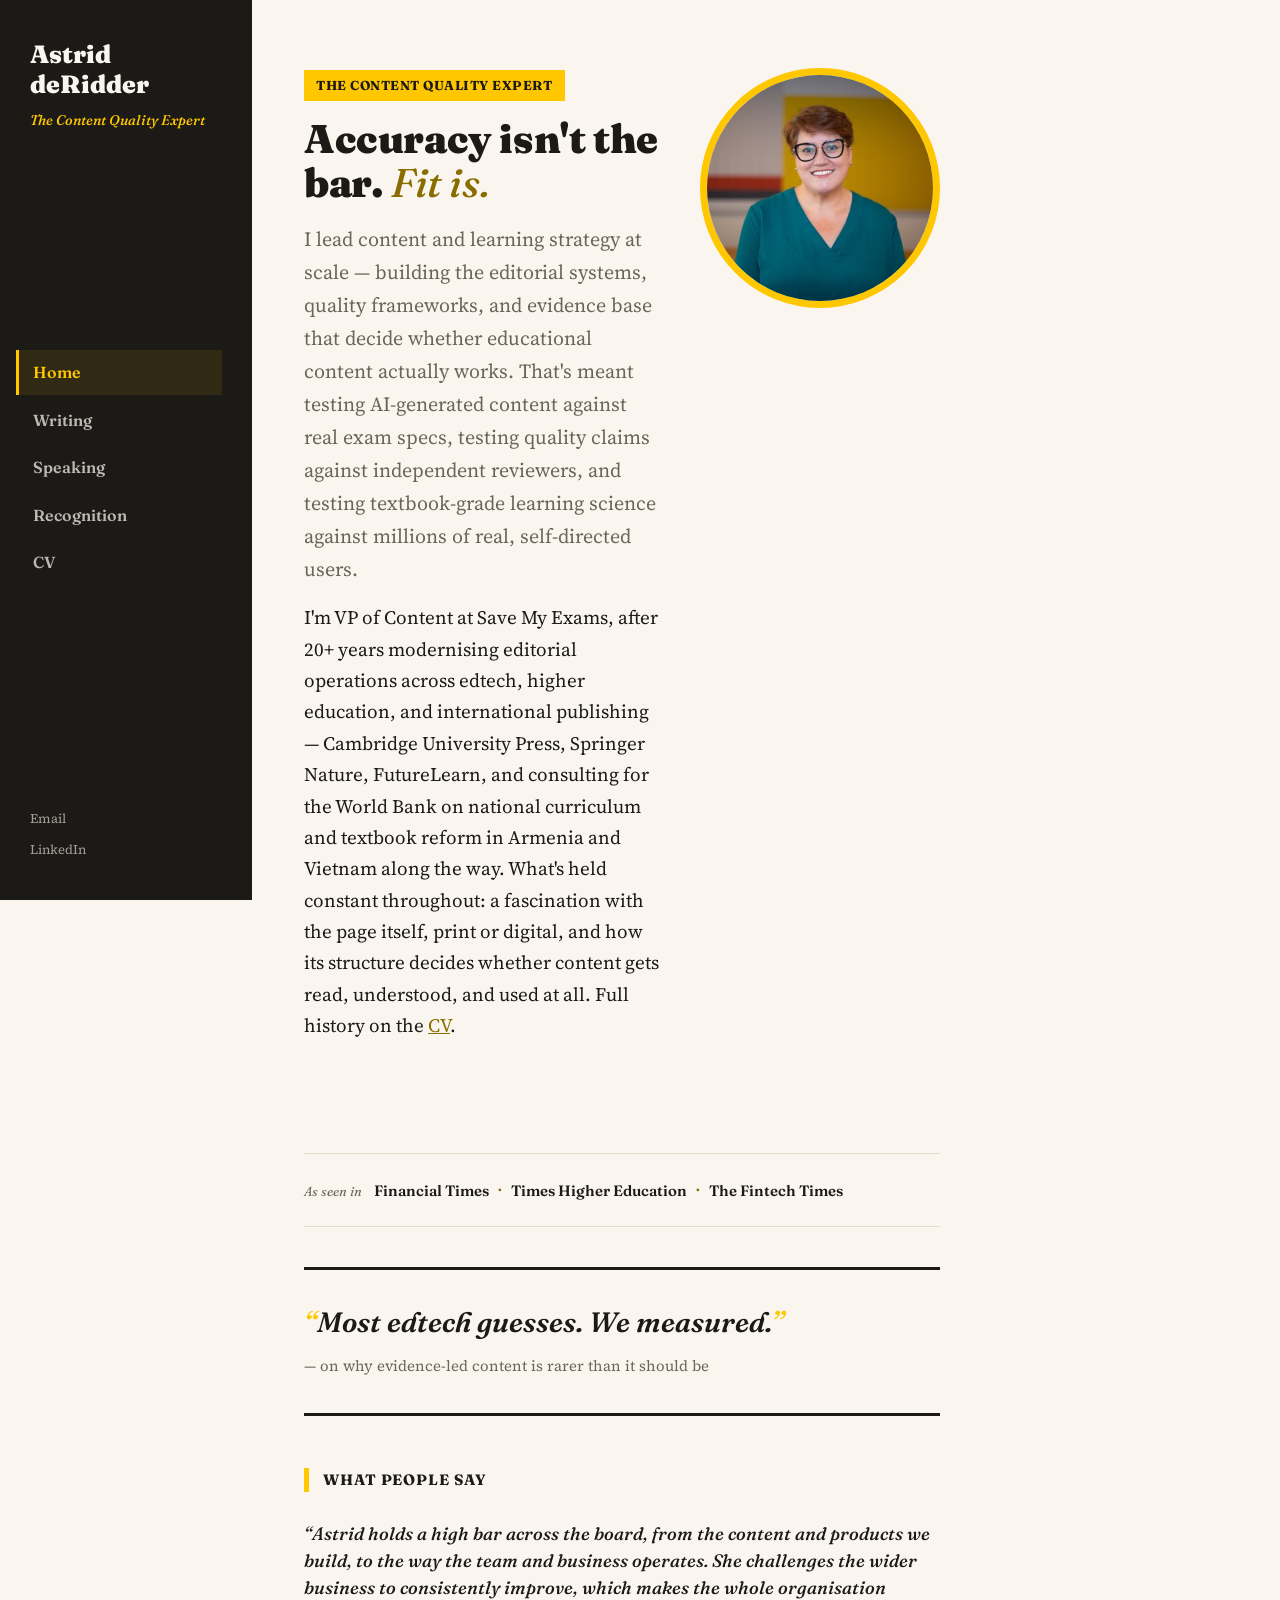
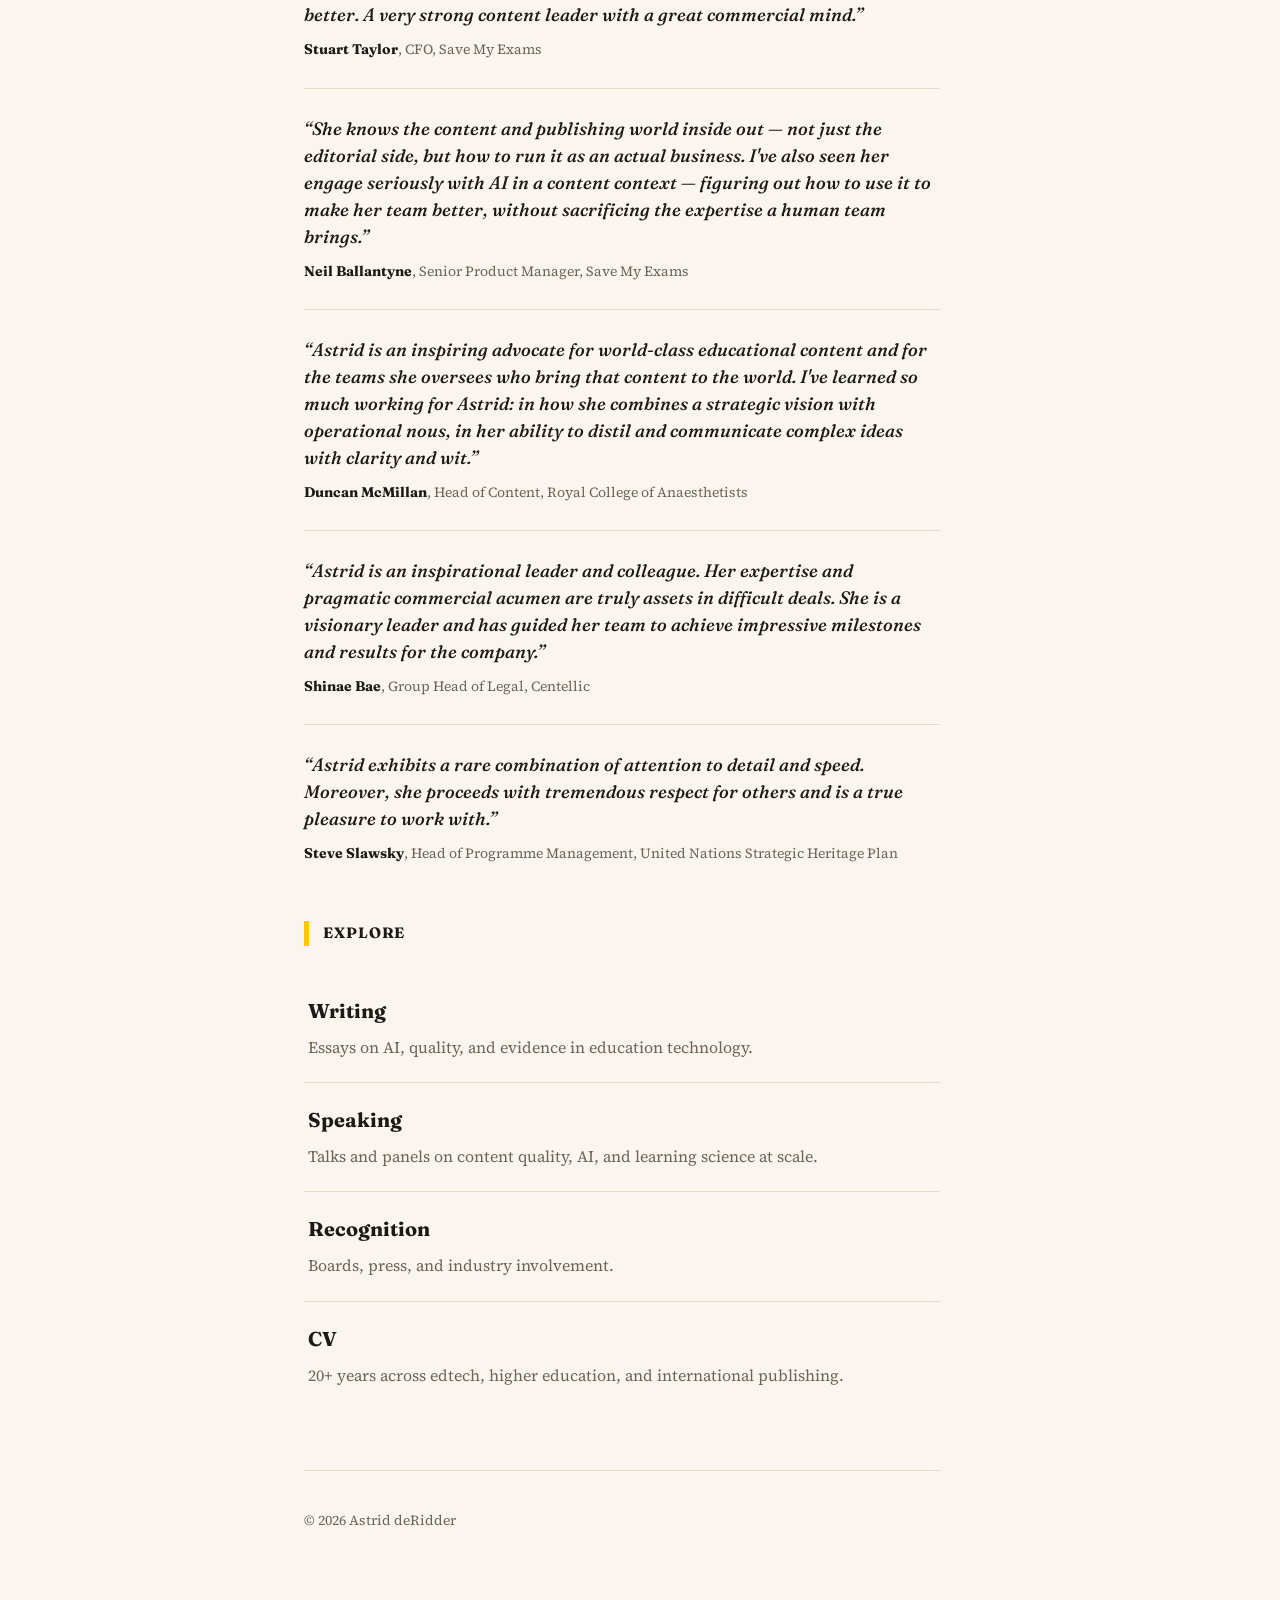
==== index.html @ a1fce05d "Fold 'the page' interest into bio, link Typefi keynote video, add Bae and Slawsky testimonials" ====
<!doctype html>
<html lang="en">
<head>
<meta charset="utf-8">
<meta name="viewport" content="width=device-width, initial-scale=1">
<title>Astrid deRidder</title>
<meta name="description" content="Astrid deRidder — content and learning expert. Writing on evidence, quality, and pedagogy in education technology.">
<link rel="stylesheet" href="style.css">
</head>
<body>

<div class="layout">

  <aside class="sidebar">
    <div class="sidebar-top">
      <a href="index.html" class="site-name">Astrid<br>deRidder</a>
      <p class="sidebar-tag">The Content Quality Expert</p>
    </div>
    <nav class="sidebar-nav">
      <a href="index.html" class="active">Home</a>
      <a href="writing.html">Writing</a>
      <a href="speaking.html">Speaking</a>
      <a href="recognition.html">Recognition</a>
      <a href="cv.html">CV</a>
    </nav>
    <div class="sidebar-contact">
      <a href="mailto:astrid.deridder@gmail.com">Email</a>
      <a href="https://www.linkedin.com/in/aderidder/" target="_blank" rel="noopener">LinkedIn</a>
    </div>
  </aside>

  <main class="content">
    <div class="wrap">

      <section class="hero">
        <div class="hero-text">
          <span class="eyebrow">The Content Quality Expert</span>
          <h1>Accuracy isn't the bar. <em>Fit is.</em></h1>
          <p class="lede">
            I lead content and learning strategy at scale &mdash; building the editorial
            systems, quality frameworks, and evidence base that decide whether educational
            content actually works. That's meant testing AI-generated content against real
            exam specs, testing quality claims against independent reviewers, and testing
            textbook-grade learning science against millions of real, self-directed users.
          </p>
          <p>
            I'm VP of Content at Save My Exams, after 20+ years modernising editorial
            operations across edtech, higher education, and international publishing
            &mdash; Cambridge University Press, Springer Nature, FutureLearn, and consulting
            for the World Bank on national curriculum and textbook reform in Armenia and
            Vietnam along the way. What's held constant throughout: a fascination with the
            page itself, print or digital, and how its structure decides whether content
            gets read, understood, and used at all. Full history on the
            <a href="cv.html">CV</a>.
          </p>
        </div>
        <div class="hero-photo-wrap">
          <img class="hero-photo" src="headshot.jpg" alt="Astrid deRidder">
        </div>
      </section>

      <div class="press-strip">
        <span class="press-label">As seen in</span>
        <span class="press-item">Financial Times</span>
        <span class="press-dot">&middot;</span>
        <span class="press-item">Times Higher Education</span>
        <span class="press-dot">&middot;</span>
        <span class="press-item">The Fintech Times</span>
      </div>

      <div class="pullquote">
        <blockquote>Most edtech guesses. We measured.</blockquote>
        <cite>&mdash; on why evidence-led content is rarer than it should be</cite>
      </div>

      <section class="testimonials">
        <h2>What people say</h2>

        <div class="testimonial">
          <blockquote>
            &ldquo;Astrid holds a high bar across the board, from the content and
            products we build, to the way the team and business operates. She
            challenges the wider business to consistently improve, which makes the
            whole organisation better. A very strong content leader with a great
            commercial mind.&rdquo;
          </blockquote>
          <cite><strong>Stuart Taylor</strong>, CFO, Save My Exams</cite>
        </div>

        <div class="testimonial">
          <blockquote>
            &ldquo;She knows the content and publishing world inside out &mdash; not
            just the editorial side, but how to run it as an actual business. I've
            also seen her engage seriously with AI in a content context &mdash;
            figuring out how to use it to make her team better, without sacrificing
            the expertise a human team brings.&rdquo;
          </blockquote>
          <cite><strong>Neil Ballantyne</strong>, Senior Product Manager, Save My Exams</cite>
        </div>

        <div class="testimonial">
          <blockquote>
            &ldquo;Astrid is an inspiring advocate for world-class educational
            content and for the teams she oversees who bring that content to the
            world. I've learned so much working for Astrid: in how she combines a
            strategic vision with operational nous, in her ability to distil and
            communicate complex ideas with clarity and wit.&rdquo;
          </blockquote>
          <cite><strong>Duncan McMillan</strong>, Head of Content, Royal College of Anaesthetists</cite>
        </div>

        <div class="testimonial">
          <blockquote>
            &ldquo;Astrid is an inspirational leader and colleague. Her expertise and
            pragmatic commercial acumen are truly assets in difficult deals. She is a
            visionary leader and has guided her team to achieve impressive milestones
            and results for the company.&rdquo;
          </blockquote>
          <cite><strong>Shinae Bae</strong>, Group Head of Legal, Centellic</cite>
        </div>

        <div class="testimonial">
          <blockquote>
            &ldquo;Astrid exhibits a rare combination of attention to detail and
            speed. Moreover, she proceeds with tremendous respect for others and is a
            true pleasure to work with.&rdquo;
          </blockquote>
          <cite><strong>Steve Slawsky</strong>, Head of Programme Management, United Nations Strategic Heritage Plan</cite>
        </div>
      </section>

      <section class="explore">
        <h2>Explore</h2>
        <ul class="explore-list">
          <li>
            <a href="writing.html">
              <strong>Writing</strong>
              <span>Essays on AI, quality, and evidence in education technology.</span>
            </a>
          </li>
          <li>
            <a href="speaking.html">
              <strong>Speaking</strong>
              <span>Talks and panels on content quality, AI, and learning science at scale.</span>
            </a>
          </li>
          <li>
            <a href="recognition.html">
              <strong>Recognition</strong>
              <span>Boards, press, and industry involvement.</span>
            </a>
          </li>
          <li>
            <a href="cv.html">
              <strong>CV</strong>
              <span>20+ years across edtech, higher education, and international publishing.</span>
            </a>
          </li>
        </ul>
      </section>

      <div class="page-footer">
        <p>&copy; <span id="year"></span> Astrid deRidder</p>
      </div>

    </div>
  </main>

</div>

<script>
  document.getElementById('year').textContent = new Date().getFullYear();
</script>

</body>
</html>
---- style.css ----
@import url('https://fonts.googleapis.com/css2?family=Fraunces:ital,opsz,wght@0,9..144,400;0,9..144,600;0,9..144,700;0,9..144,900;1,9..144,500&family=Source+Serif+4:ital,opsz,wght@0,8..60,400;0,8..60,500;0,8..60,600;1,8..60,400&display=swap');

:root {
  --ink: #1c1a17;
  --paper: #faf6ef;
  --paper-raised: #f2ebdd;
  --muted: #6b6459;
  --accent: #ffc700;       /* bright yellow — backgrounds, borders, decoration */
  --accent-text: #8a6d00;  /* deep gold, same hue family — used only where accent is body/link TEXT, for readability */
  --accent-ink: #1c1a17;   /* text placed on top of the bright yellow */
  --line: #e4dcc9;
  --max-width: 740px;
}

* { box-sizing: border-box; }

html, body { height: 100%; }

body {
  margin: 0;
  background: var(--paper);
  color: var(--ink);
  font-family: "Source Serif 4", Georgia, serif;
  font-size: 19px;
  line-height: 1.65;
  -webkit-font-smoothing: antialiased;
}

h1, h2, h3, .site-name {
  font-family: "Fraunces", Georgia, serif;
}

a { color: var(--accent-text); }
a:hover { color: var(--ink); }

/* Layout: persistent sidebar + content pane */

.layout {
  display: flex;
  min-height: 100vh;
  align-items: stretch;
}

.sidebar {
  flex: 0 0 252px;
  background: var(--ink);
  color: var(--paper);
  display: flex;
  flex-direction: column;
  justify-content: space-between;
  padding: 40px 30px;
  position: sticky;
  top: 0;
  align-self: flex-start;
  height: 100vh;
  overflow-y: auto;
}

.sidebar-top .site-name {
  display: block;
  font-weight: 900;
  font-size: 25px;
  line-height: 1.18;
  color: var(--paper);
  text-decoration: none;
  margin-bottom: 12px;
}

.sidebar-tag {
  font-family: "Fraunces", serif;
  font-style: italic;
  font-weight: 500;
  font-size: 14px;
  color: var(--accent);
  margin: 0 0 44px;
  line-height: 1.4;
}

.sidebar-nav {
  display: flex;
  flex-direction: column;
  gap: 3px;
}

.sidebar-nav a {
  font-family: "Fraunces", serif;
  font-weight: 600;
  font-size: 16px;
  color: var(--paper);
  text-decoration: none;
  padding: 9px 14px;
  margin-left: -14px;
  border-left: 3px solid transparent;
  opacity: 0.72;
}

.sidebar-nav a:hover { opacity: 1; border-left-color: var(--accent); }

.sidebar-nav a.active {
  opacity: 1;
  color: var(--accent);
  border-left-color: var(--accent);
  background: rgba(255, 199, 0, 0.09);
}

.sidebar-contact {
  display: flex;
  flex-direction: column;
  gap: 9px;
  margin-top: 48px;
}

.sidebar-contact a {
  font-size: 13px;
  color: var(--paper);
  opacity: 0.6;
  text-decoration: none;
}

.sidebar-contact a:hover { opacity: 1; color: var(--accent); }

.content {
  flex: 1 1 auto;
  min-width: 0;
}

.wrap {
  max-width: var(--max-width);
  margin: 0;
  padding: 60px 52px 40px;
}

/* Page heading (used on Writing / Speaking / Recognition / CV pages) */

.page-eyebrow {
  display: inline-block;
  background: var(--accent);
  color: var(--accent-ink);
  font-family: "Fraunces", serif;
  font-weight: 700;
  font-size: 13px;
  letter-spacing: 0.04em;
  text-transform: uppercase;
  padding: 5px 12px;
  margin-bottom: 16px;
}

.page-head h1 {
  font-size: 36px;
  font-weight: 900;
  line-height: 1.15;
  margin: 0 0 14px;
  letter-spacing: -0.01em;
}

.page-head .lede {
  font-size: 19px;
  color: var(--muted);
  max-width: 60ch;
  margin: 0 0 48px;
}

/* Hero (home page) */

.hero {
  padding: 8px 0 40px;
  display: flex;
  gap: 40px;
  align-items: flex-start;
}

.hero-text {
  flex: 1 1 380px;
  min-width: 280px;
}

.hero-photo-wrap {
  flex: 0 0 auto;
}

.hero-photo {
  width: 240px;
  height: 240px;
  border-radius: 50%;
  object-fit: cover;
  border: 7px solid var(--accent);
  background: var(--paper-raised);
  display: block;
}

.eyebrow {
  display: inline-block;
  background: var(--accent);
  color: var(--accent-ink);
  font-family: "Fraunces", serif;
  font-weight: 700;
  font-size: 13px;
  letter-spacing: 0.04em;
  text-transform: uppercase;
  padding: 5px 12px;
  margin-bottom: 16px;
}

.hero h1 {
  font-size: 40px;
  font-weight: 900;
  line-height: 1.1;
  margin: 0 0 18px;
  letter-spacing: -0.01em;
}

.hero h1 em {
  font-style: italic;
  font-weight: 500;
  color: var(--accent-text);
}

.hero p {
  margin: 0 0 16px;
  color: var(--ink);
}

.hero .lede {
  font-size: 20px;
  color: var(--muted);
}

/* Press strip */

.press-strip {
  display: flex;
  flex-wrap: wrap;
  align-items: baseline;
  gap: 8px;
  padding: 20px 0;
  border-top: 1px solid var(--line);
  border-bottom: 1px solid var(--line);
  margin: 0 0 40px;
}

.press-label {
  font-family: "Fraunces", serif;
  font-style: italic;
  font-size: 13px;
  color: var(--muted);
  margin-right: 4px;
}

.press-item {
  font-family: "Fraunces", serif;
  font-weight: 600;
  font-size: 15px;
  color: var(--ink);
}

.press-dot {
  color: var(--accent-text);
}

/* Pull quote */

.pullquote {
  border-top: 3px solid var(--ink);
  border-bottom: 3px solid var(--ink);
  padding: 34px 0;
  margin: 8px 0 52px;
}

.pullquote blockquote {
  margin: 0;
  font-family: "Fraunces", serif;
  font-weight: 600;
  font-style: italic;
  font-size: 28px;
  line-height: 1.3;
  color: var(--ink);
}

.pullquote blockquote::before { content: "\201C"; color: var(--accent); }
.pullquote blockquote::after { content: "\201D"; color: var(--accent); }

.pullquote cite {
  display: block;
  font-family: "Source Serif 4", serif;
  font-style: normal;
  font-size: 15px;
  color: var(--muted);
  margin-top: 14px;
}

/* Testimonials */

.testimonial {
  margin-bottom: 26px;
  padding-bottom: 26px;
  border-bottom: 1px solid var(--line);
}

.testimonial:last-child {
  margin-bottom: 0;
  padding-bottom: 0;
  border-bottom: none;
}

.testimonial blockquote {
  margin: 0 0 10px;
  font-family: "Fraunces", serif;
  font-style: italic;
  font-weight: 500;
  font-size: 18px;
  line-height: 1.5;
  color: var(--ink);
}

.testimonial cite {
  display: block;
  font-style: normal;
  font-size: 14px;
  color: var(--muted);
}

.testimonial cite strong {
  font-family: "Fraunces", serif;
  font-weight: 700;
  color: var(--ink);
}

/* Explore (home page quicklinks) */

.explore-list {
  list-style: none;
  padding: 0;
  margin: 0;
}

.explore-list li {
  border-bottom: 1px solid var(--line);
}

.explore-list li:last-child { border-bottom: none; }

.explore-list a {
  display: block;
  padding: 20px 4px;
  text-decoration: none;
  color: var(--ink);
}

.explore-list a:hover strong { color: var(--accent-text); }

.explore-list strong {
  display: block;
  font-family: "Fraunces", serif;
  font-size: 20px;
  font-weight: 700;
  color: var(--ink);
  margin-bottom: 4px;
}

.explore-list span {
  color: var(--muted);
  font-size: 16px;
}

/* Sections */

main { padding-bottom: 24px; }

section { margin-bottom: 56px; }

h2 {
  font-size: 15px;
  font-weight: 700;
  text-transform: uppercase;
  letter-spacing: 0.06em;
  color: var(--ink);
  margin: 0 0 28px;
  padding-left: 14px;
  border-left: 5px solid var(--accent);
}

/* Writing */

.piece {
  margin-bottom: 30px;
  padding-bottom: 30px;
  border-bottom: 1px solid var(--line);
}

.piece:last-child { border-bottom: none; }

.piece h3 { font-size: 24px; margin: 0 0 8px; font-weight: 700; }

.piece h3 a {
  color: var(--ink);
  text-decoration: none;
  background-image: linear-gradient(var(--accent), var(--accent));
  background-repeat: no-repeat;
  background-position: 0 100%;
  background-size: 0% 3px;
  transition: background-size 0.15s ease;
}

.piece h3 a:hover { background-size: 100% 3px; }

.piece p { color: var(--muted); margin: 0; font-size: 17px; }

/* Speaking */

.topics { list-style: none; padding: 0; margin: 0; }

.topics li {
  padding: 18px 0 18px 34px;
  border-bottom: 1px solid var(--line);
  position: relative;
}

.topics li:first-child { padding-top: 0; }
.topics li:last-child { border-bottom: none; }

.topics li::before {
  content: "\2192";
  position: absolute;
  left: 0;
  top: 18px;
  color: var(--accent-text);
  font-weight: 700;
  font-size: 18px;
}

.topics strong { font-family: "Fraunces", serif; font-weight: 700; }

.subhead {
  font-family: "Fraunces", serif;
  font-size: 17px;
  font-weight: 600;
  font-style: italic;
  color: var(--muted);
  margin: 40px 0 16px;
}

/* Contact (footer, every page) */

.page-footer {
  border-top: 1px solid var(--line);
  margin-top: 60px;
  padding-top: 24px;
  color: var(--muted);
  font-size: 14px;
}

/* CV page */

.role {
  margin-bottom: 38px;
  padding-bottom: 30px;
  border-bottom: 1px solid var(--line);
}

.role:last-child { border-bottom: none; }

.role-head {
  display: flex;
  justify-content: space-between;
  align-items: baseline;
  flex-wrap: wrap;
  gap: 8px 16px;
}

.role h3 {
  font-size: 20px;
  font-weight: 700;
  margin: 0;
}

.role-dates {
  font-family: "Source Serif 4", serif;
  font-size: 14px;
  color: var(--muted);
  white-space: nowrap;
}

.role-org {
  font-family: "Source Serif 4", serif;
  font-style: italic;
  color: var(--accent-text);
  margin: 4px 0 14px;
  font-size: 16px;
}

.role ul {
  margin: 0;
  padding-left: 20px;
}

.role li {
  margin-bottom: 8px;
  color: var(--ink);
  font-size: 17px;
}

.plain-list {
  list-style: none;
  padding: 0;
  margin: 0;
}

.plain-list li {
  padding: 14px 0;
  border-bottom: 1px solid var(--line);
  font-size: 17px;
}

.plain-list li:last-child { border-bottom: none; }

@media (max-width: 860px) {
  .layout { flex-direction: column; }

  .sidebar {
    position: static;
    height: auto;
    width: auto;
    flex-direction: row;
    flex-wrap: wrap;
    align-items: center;
    justify-content: space-between;
    gap: 16px;
    padding: 20px 24px;
    border-bottom: 3px solid var(--accent);
  }

  .sidebar-top {
    display: flex;
    align-items: baseline;
    gap: 14px;
  }

  .sidebar-top .site-name { margin-bottom: 0; font-size: 20px; }
  .sidebar-tag { margin: 0; font-size: 13px; }

  .sidebar-nav {
    flex-direction: row;
    flex-wrap: wrap;
    gap: 2px 4px;
  }

  .sidebar-nav a {
    padding: 6px 10px;
    margin-left: 0;
    border-left: none;
    border-bottom: 2px solid transparent;
  }

  .sidebar-nav a:hover, .sidebar-nav a.active {
    border-left-color: transparent;
    border-bottom-color: var(--accent);
  }

  .sidebar-contact {
    flex-direction: row;
    margin-top: 0;
    gap: 18px;
  }

  .wrap { padding: 36px 24px; }
}

@media (max-width: 560px) {
  body { font-size: 17px; }
  .hero { flex-direction: column-reverse; }
  .hero-photo { width: 180px; height: 180px; }
  .hero h1 { font-size: 30px; }
  .hero .lede { font-size: 18px; }
  .page-head h1 { font-size: 28px; }
  .pullquote blockquote { font-size: 23px; }
}
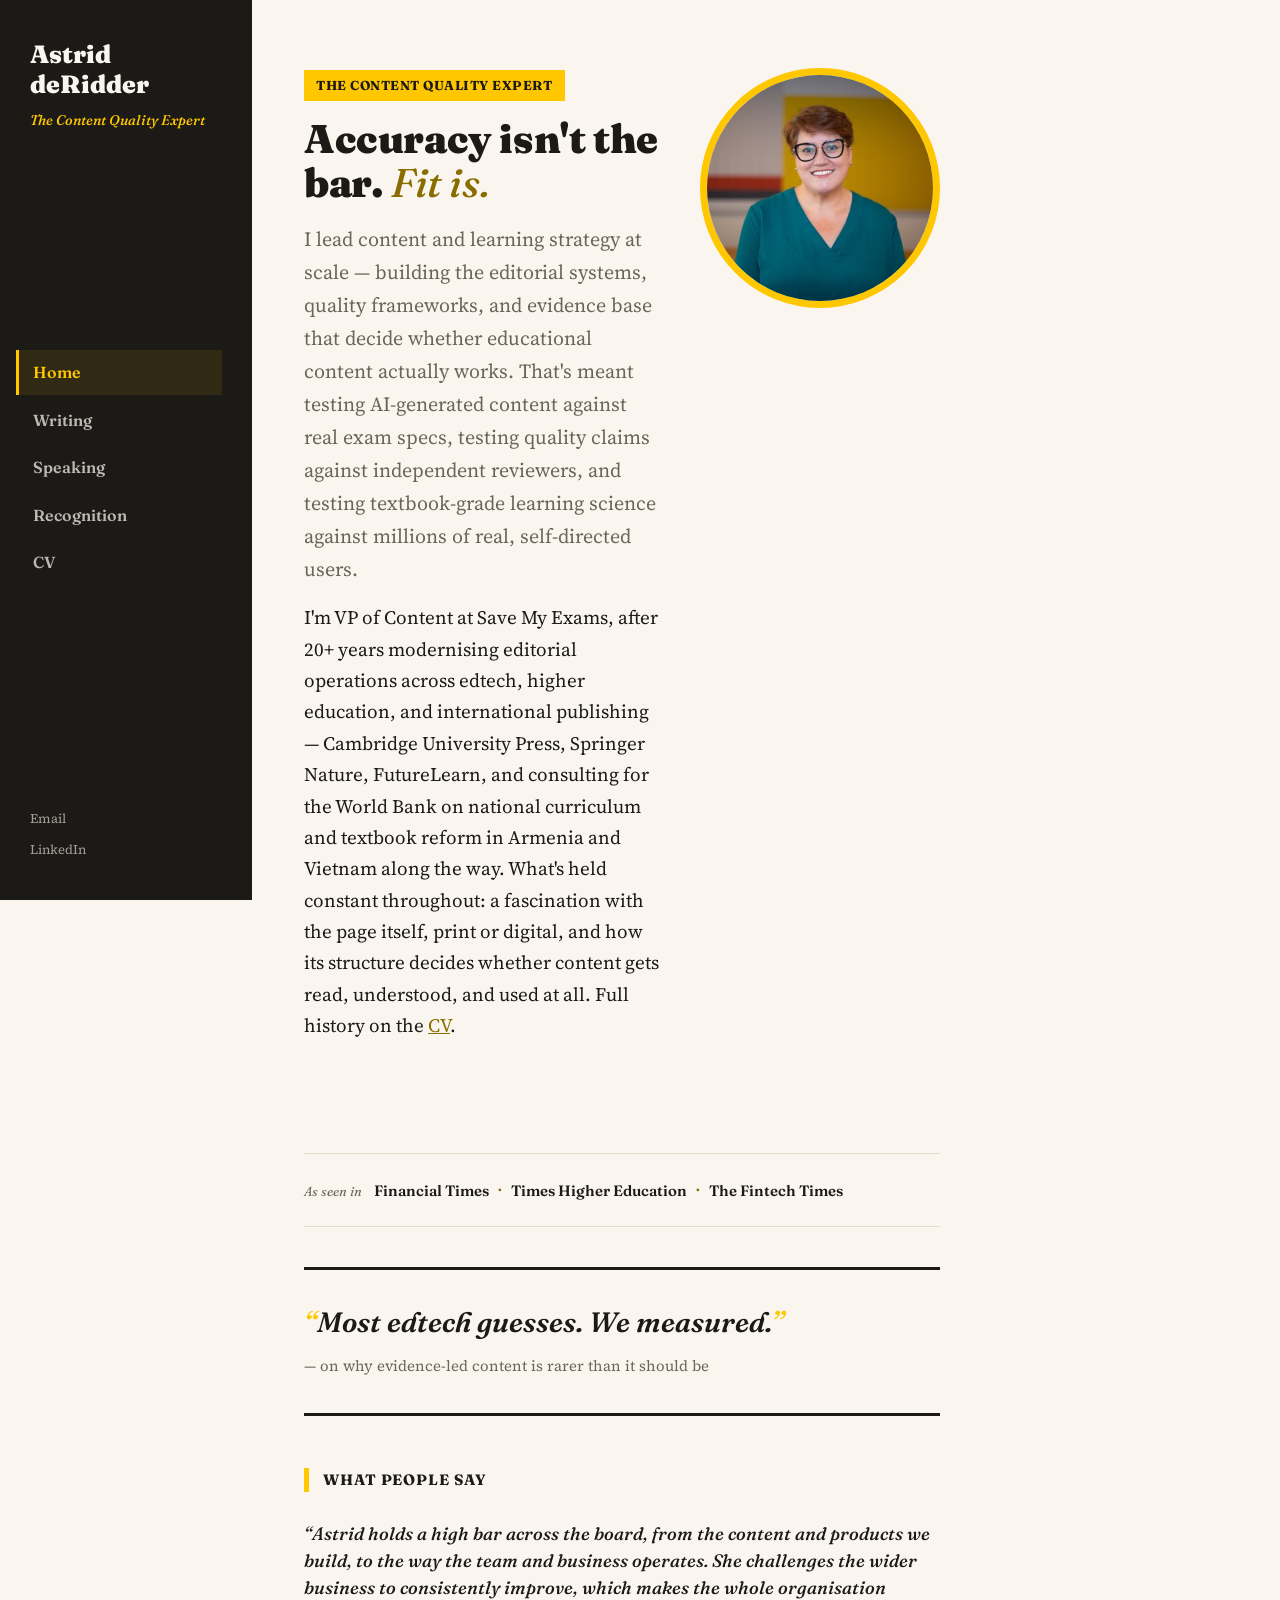
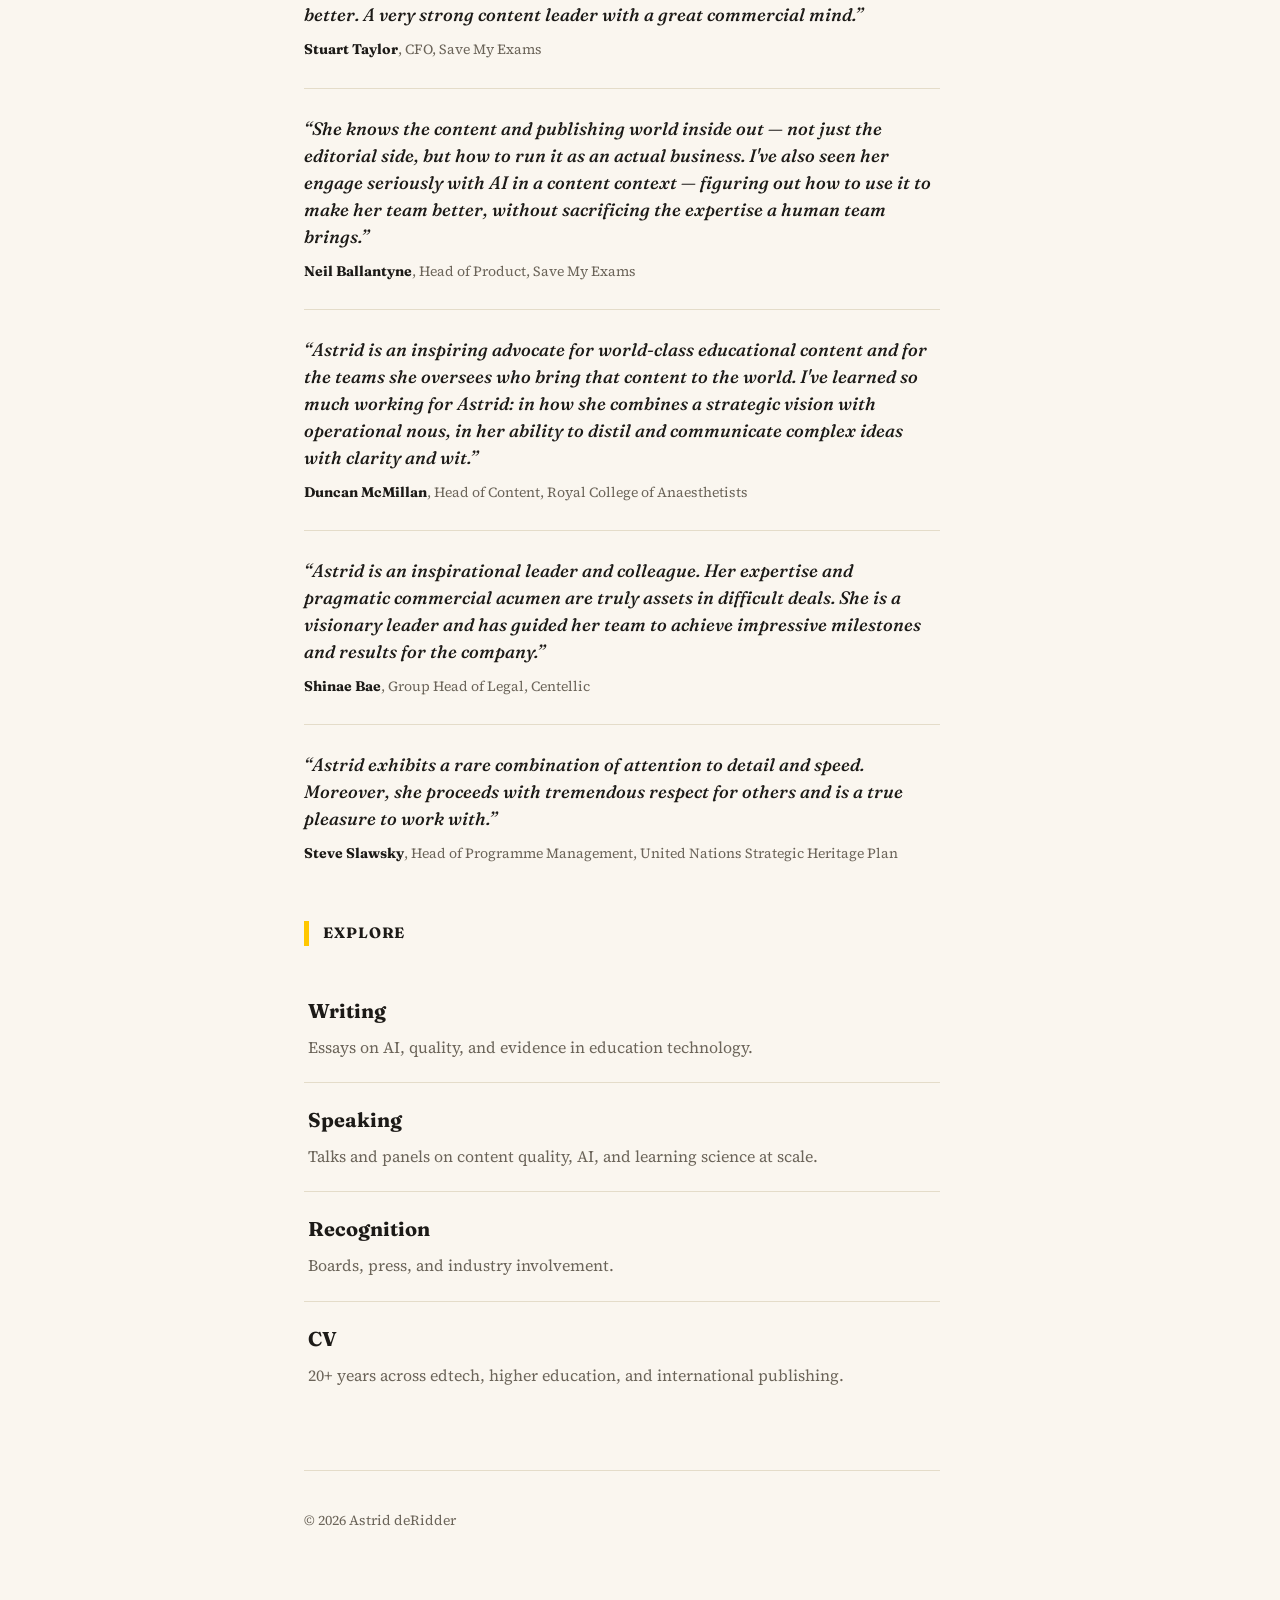
==== commit 34fc6776: "Fix Neil Ballantyne's title to Head of Product" ====
--- a/index.html
+++ b/index.html
@@ -4,7 +4,16 @@
 <meta charset="utf-8">
 <meta name="viewport" content="width=device-width, initial-scale=1">
 <title>Astrid deRidder</title>
-<meta name="description" content="Astrid deRidder — content and learning expert. Writing on evidence, quality, and pedagogy in education technology.">
+<meta name="description" content="Astrid deRidder, The Content Quality Expert. Writing and speaking on evidence, AI, and pedagogy in education technology.">
+<meta property="og:type" content="website">
+<meta property="og:url" content="https://astridderidder.com/">
+<meta property="og:title" content="Astrid deRidder">
+<meta property="og:description" content="Astrid deRidder, The Content Quality Expert. Writing and speaking on evidence, AI, and pedagogy in education technology.">
+<meta property="og:image" content="https://astridderidder.com/headshot.jpg">
+<meta name="twitter:card" content="summary">
+<meta name="twitter:title" content="Astrid deRidder">
+<meta name="twitter:description" content="Astrid deRidder, The Content Quality Expert. Writing and speaking on evidence, AI, and pedagogy in education technology.">
+<meta name="twitter:image" content="https://astridderidder.com/headshot.jpg">
 <link rel="stylesheet" href="style.css">
 </head>
 <body>
@@ -95,7 +104,7 @@
             figuring out how to use it to make her team better, without sacrificing
             the expertise a human team brings.&rdquo;
           </blockquote>
-          <cite><strong>Neil Ballantyne</strong>, Senior Product Manager, Save My Exams</cite>
+          <cite><strong>Neil Ballantyne</strong>, Head of Product, Save My Exams</cite>
         </div>
 
         <div class="testimonial">
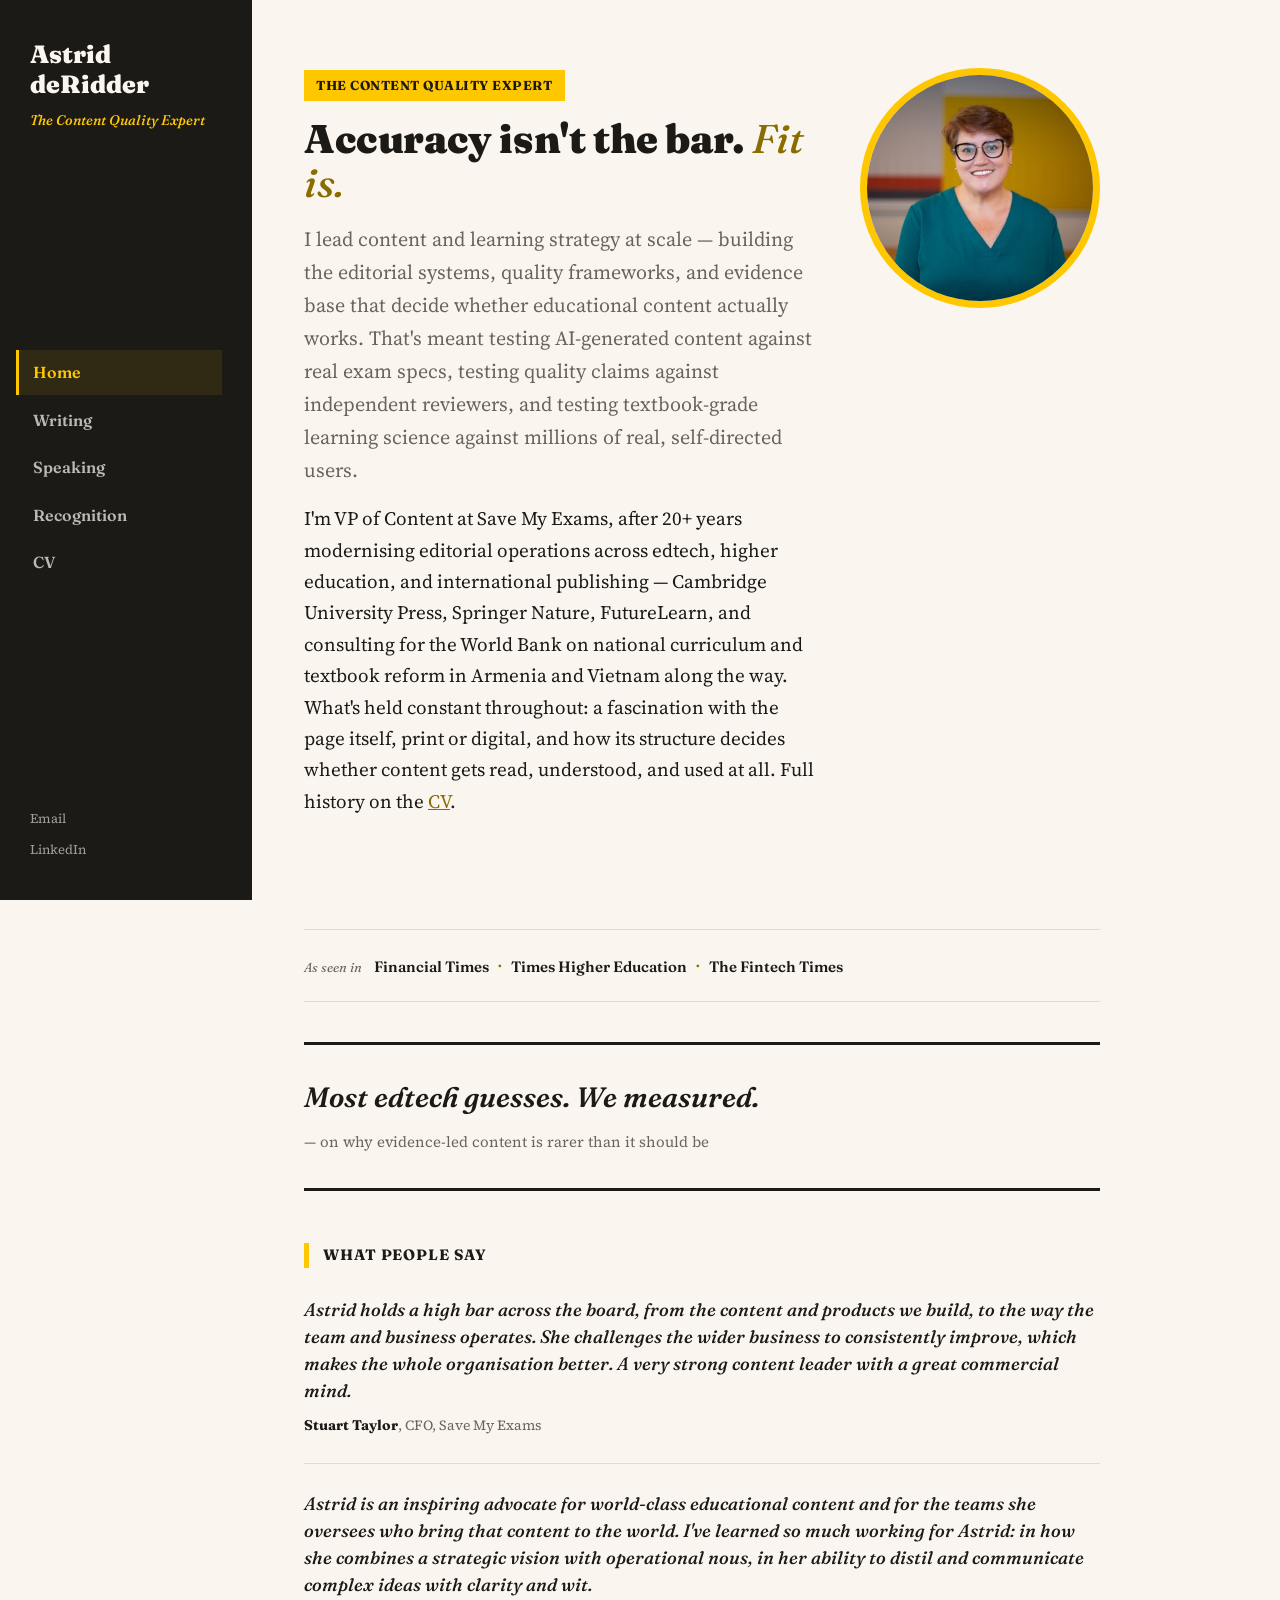
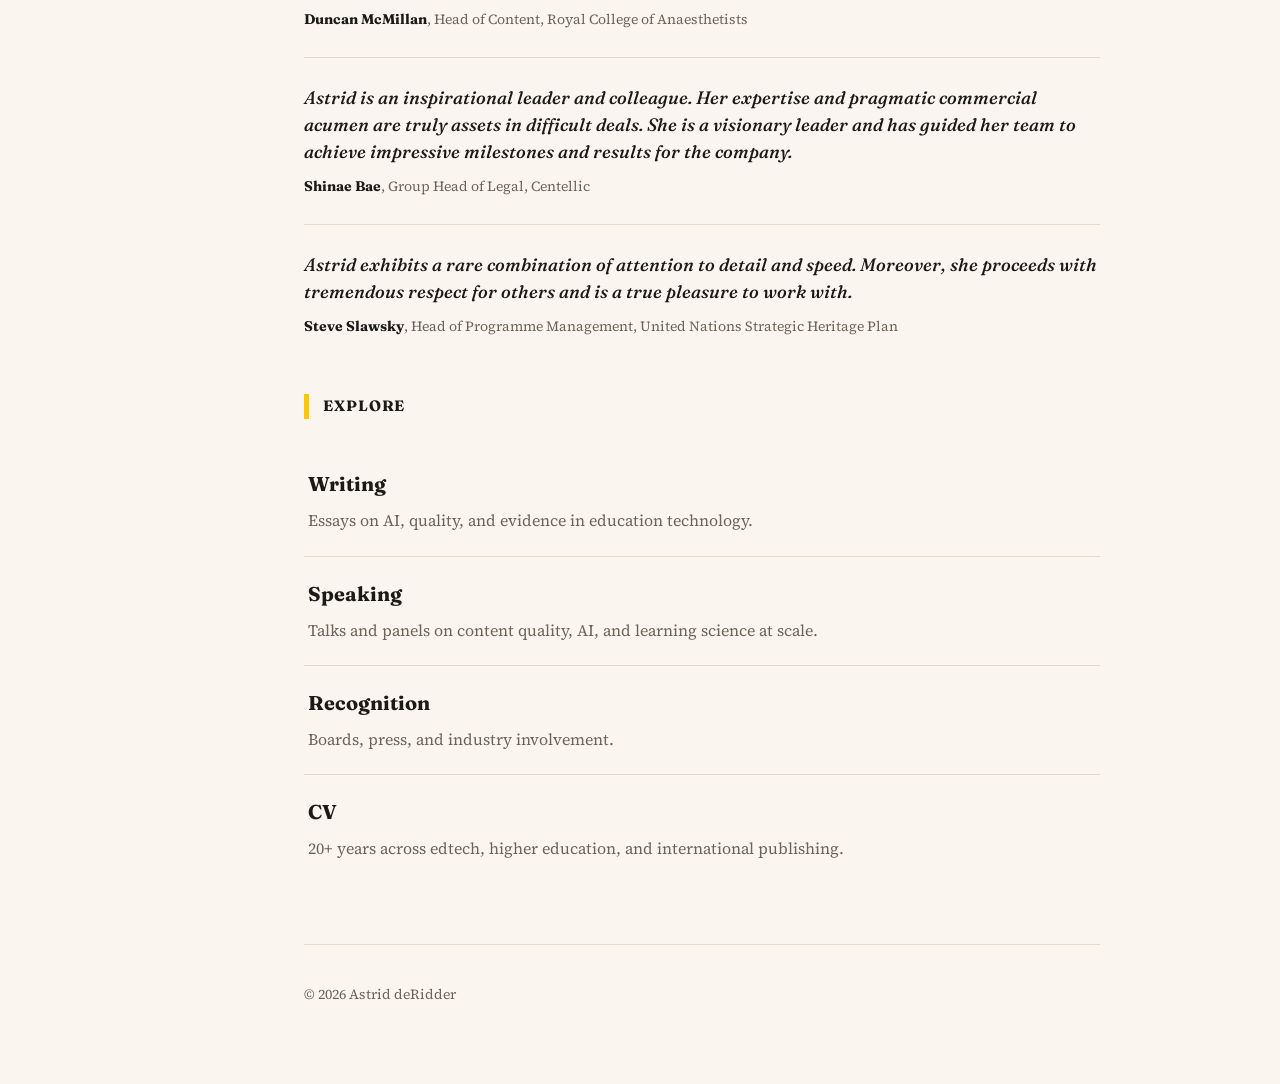
==== commit fd3324b5: "Remove redundant quote marks (keep italics only), remove Neil testimonial, widen content column to 9" ====
--- a/index.html
+++ b/index.html
@@ -87,52 +87,41 @@
 
         <div class="testimonial">
           <blockquote>
-            &ldquo;Astrid holds a high bar across the board, from the content and
+            Astrid holds a high bar across the board, from the content and
             products we build, to the way the team and business operates. She
             challenges the wider business to consistently improve, which makes the
             whole organisation better. A very strong content leader with a great
-            commercial mind.&rdquo;
+            commercial mind.
           </blockquote>
           <cite><strong>Stuart Taylor</strong>, CFO, Save My Exams</cite>
         </div>
 
         <div class="testimonial">
           <blockquote>
-            &ldquo;She knows the content and publishing world inside out &mdash; not
-            just the editorial side, but how to run it as an actual business. I've
-            also seen her engage seriously with AI in a content context &mdash;
-            figuring out how to use it to make her team better, without sacrificing
-            the expertise a human team brings.&rdquo;
-          </blockquote>
-          <cite><strong>Neil Ballantyne</strong>, Head of Product, Save My Exams</cite>
-        </div>
-
-        <div class="testimonial">
-          <blockquote>
-            &ldquo;Astrid is an inspiring advocate for world-class educational
+            Astrid is an inspiring advocate for world-class educational
             content and for the teams she oversees who bring that content to the
             world. I've learned so much working for Astrid: in how she combines a
             strategic vision with operational nous, in her ability to distil and
-            communicate complex ideas with clarity and wit.&rdquo;
+            communicate complex ideas with clarity and wit.
           </blockquote>
           <cite><strong>Duncan McMillan</strong>, Head of Content, Royal College of Anaesthetists</cite>
         </div>
 
         <div class="testimonial">
           <blockquote>
-            &ldquo;Astrid is an inspirational leader and colleague. Her expertise and
+            Astrid is an inspirational leader and colleague. Her expertise and
             pragmatic commercial acumen are truly assets in difficult deals. She is a
             visionary leader and has guided her team to achieve impressive milestones
-            and results for the company.&rdquo;
+            and results for the company.
           </blockquote>
           <cite><strong>Shinae Bae</strong>, Group Head of Legal, Centellic</cite>
         </div>
 
         <div class="testimonial">
           <blockquote>
-            &ldquo;Astrid exhibits a rare combination of attention to detail and
+            Astrid exhibits a rare combination of attention to detail and
             speed. Moreover, she proceeds with tremendous respect for others and is a
-            true pleasure to work with.&rdquo;
+            true pleasure to work with.
           </blockquote>
           <cite><strong>Steve Slawsky</strong>, Head of Programme Management, United Nations Strategic Heritage Plan</cite>
         </div>
--- a/style.css
+++ b/style.css
@@ -9,7 +9,7 @@
   --accent-text: #8a6d00;  /* deep gold, same hue family — used only where accent is body/link TEXT, for readability */
   --accent-ink: #1c1a17;   /* text placed on top of the bright yellow */
   --line: #e4dcc9;
-  --max-width: 740px;
+  --max-width: 900px;
 }
 
 * { box-sizing: border-box; }
@@ -275,9 +275,6 @@
   line-height: 1.3;
   color: var(--ink);
 }
-
-.pullquote blockquote::before { content: "\201C"; color: var(--accent); }
-.pullquote blockquote::after { content: "\201D"; color: var(--accent); }
 
 .pullquote cite {
   display: block;
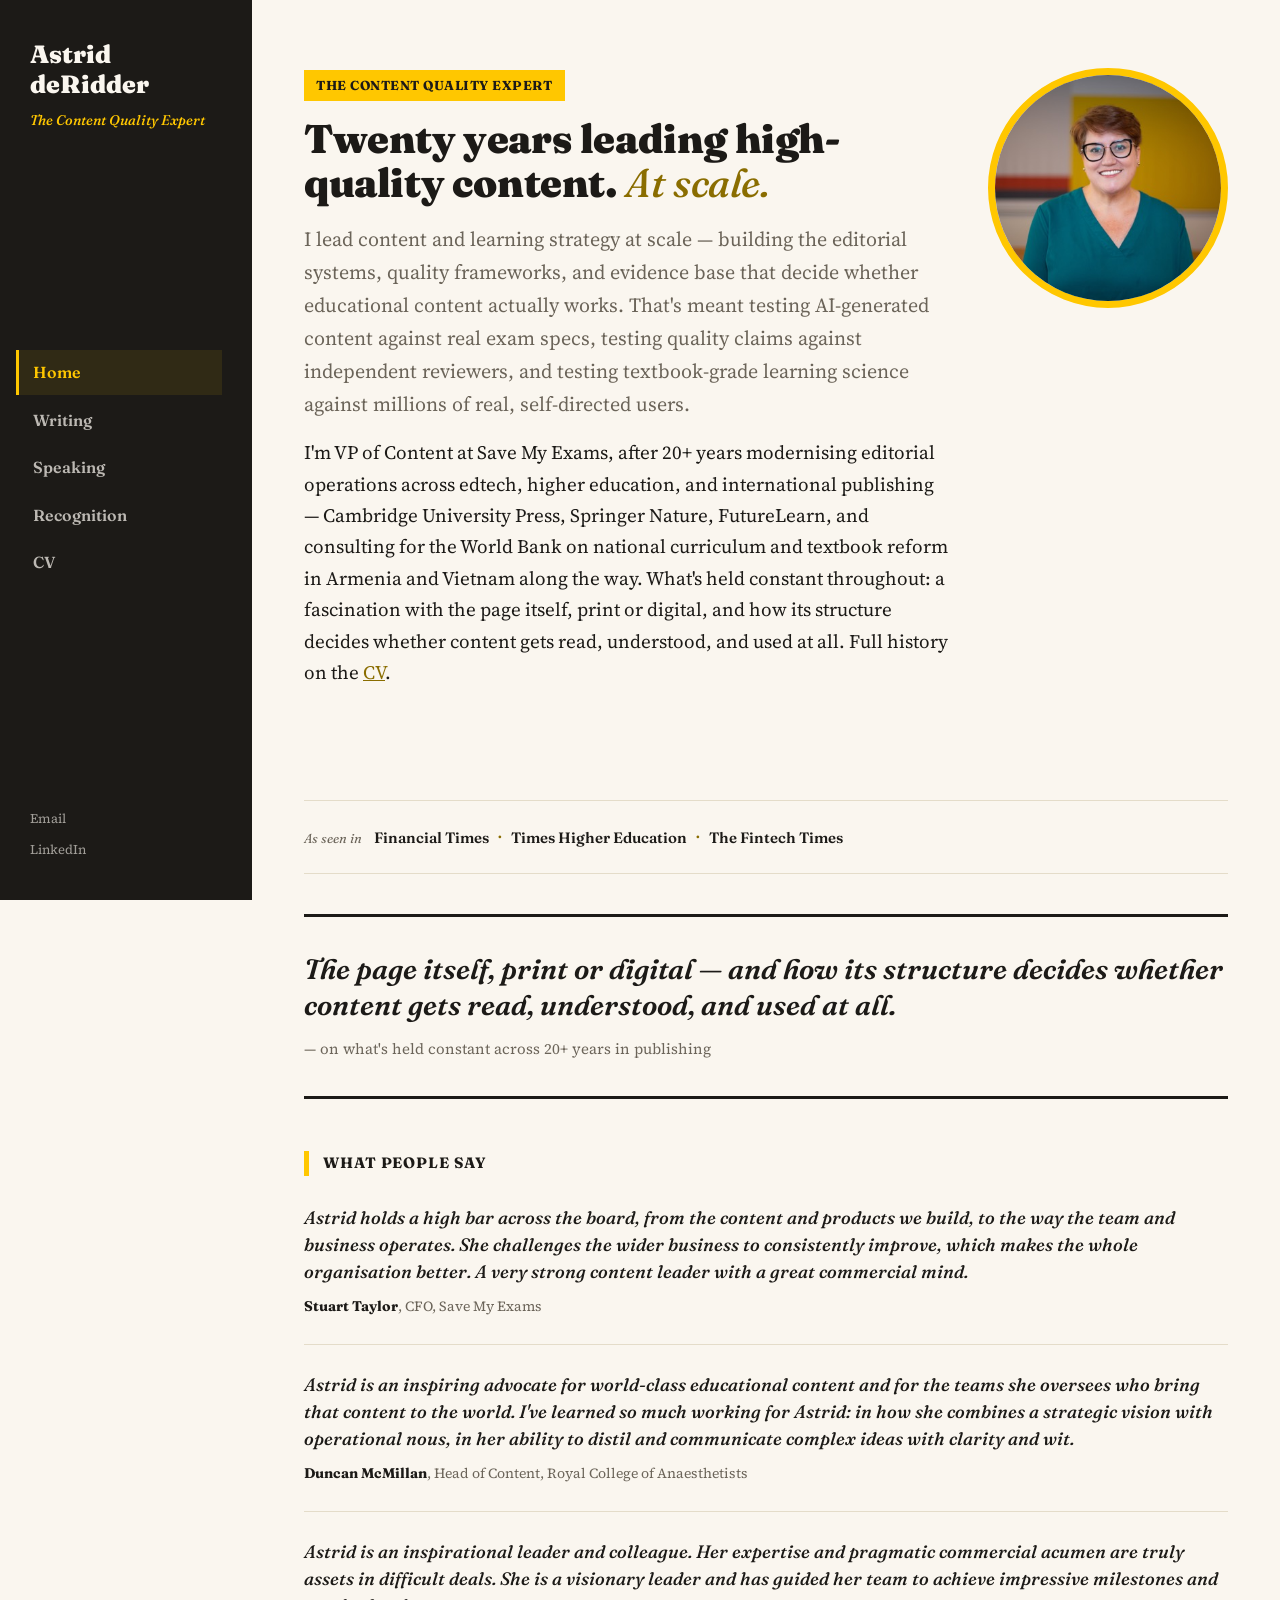
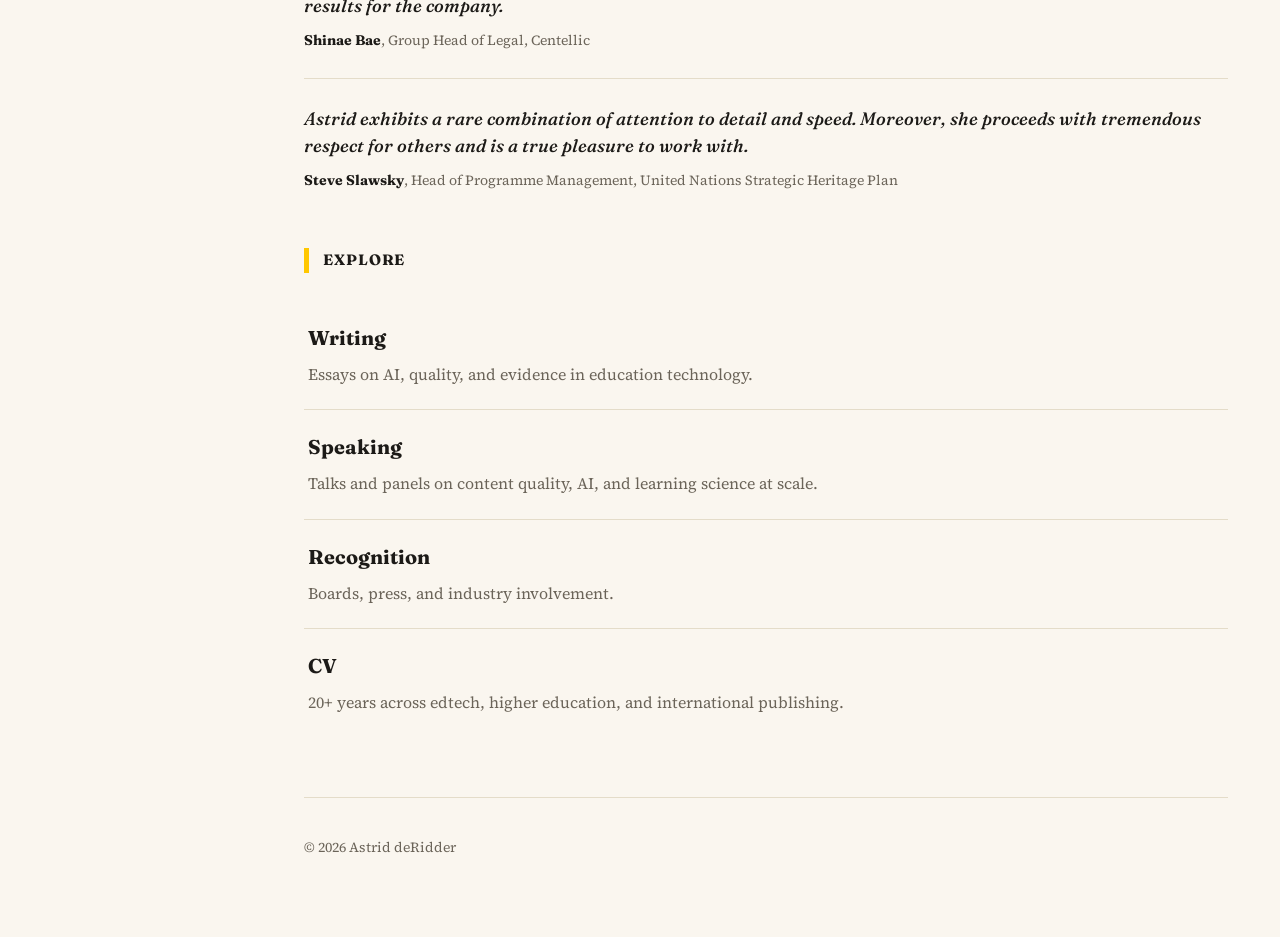
==== commit 3d5a0827: "Widen column to 1140px, new headline and pullquote (pulled from bio)" ====
--- a/index.html
+++ b/index.html
@@ -44,7 +44,7 @@
       <section class="hero">
         <div class="hero-text">
           <span class="eyebrow">The Content Quality Expert</span>
-          <h1>Accuracy isn't the bar. <em>Fit is.</em></h1>
+          <h1>Twenty years leading high-quality content. <em>At scale.</em></h1>
           <p class="lede">
             I lead content and learning strategy at scale &mdash; building the editorial
             systems, quality frameworks, and evidence base that decide whether educational
@@ -78,8 +78,9 @@
       </div>
 
       <div class="pullquote">
-        <blockquote>Most edtech guesses. We measured.</blockquote>
-        <cite>&mdash; on why evidence-led content is rarer than it should be</cite>
+        <blockquote>The page itself, print or digital &mdash; and how its structure
+        decides whether content gets read, understood, and used at all.</blockquote>
+        <cite>&mdash; on what's held constant across 20+ years in publishing</cite>
       </div>
 
       <section class="testimonials">
--- a/style.css
+++ b/style.css
@@ -9,7 +9,7 @@
   --accent-text: #8a6d00;  /* deep gold, same hue family — used only where accent is body/link TEXT, for readability */
   --accent-ink: #1c1a17;   /* text placed on top of the bright yellow */
   --line: #e4dcc9;
-  --max-width: 900px;
+  --max-width: 1140px;
 }
 
 * { box-sizing: border-box; }
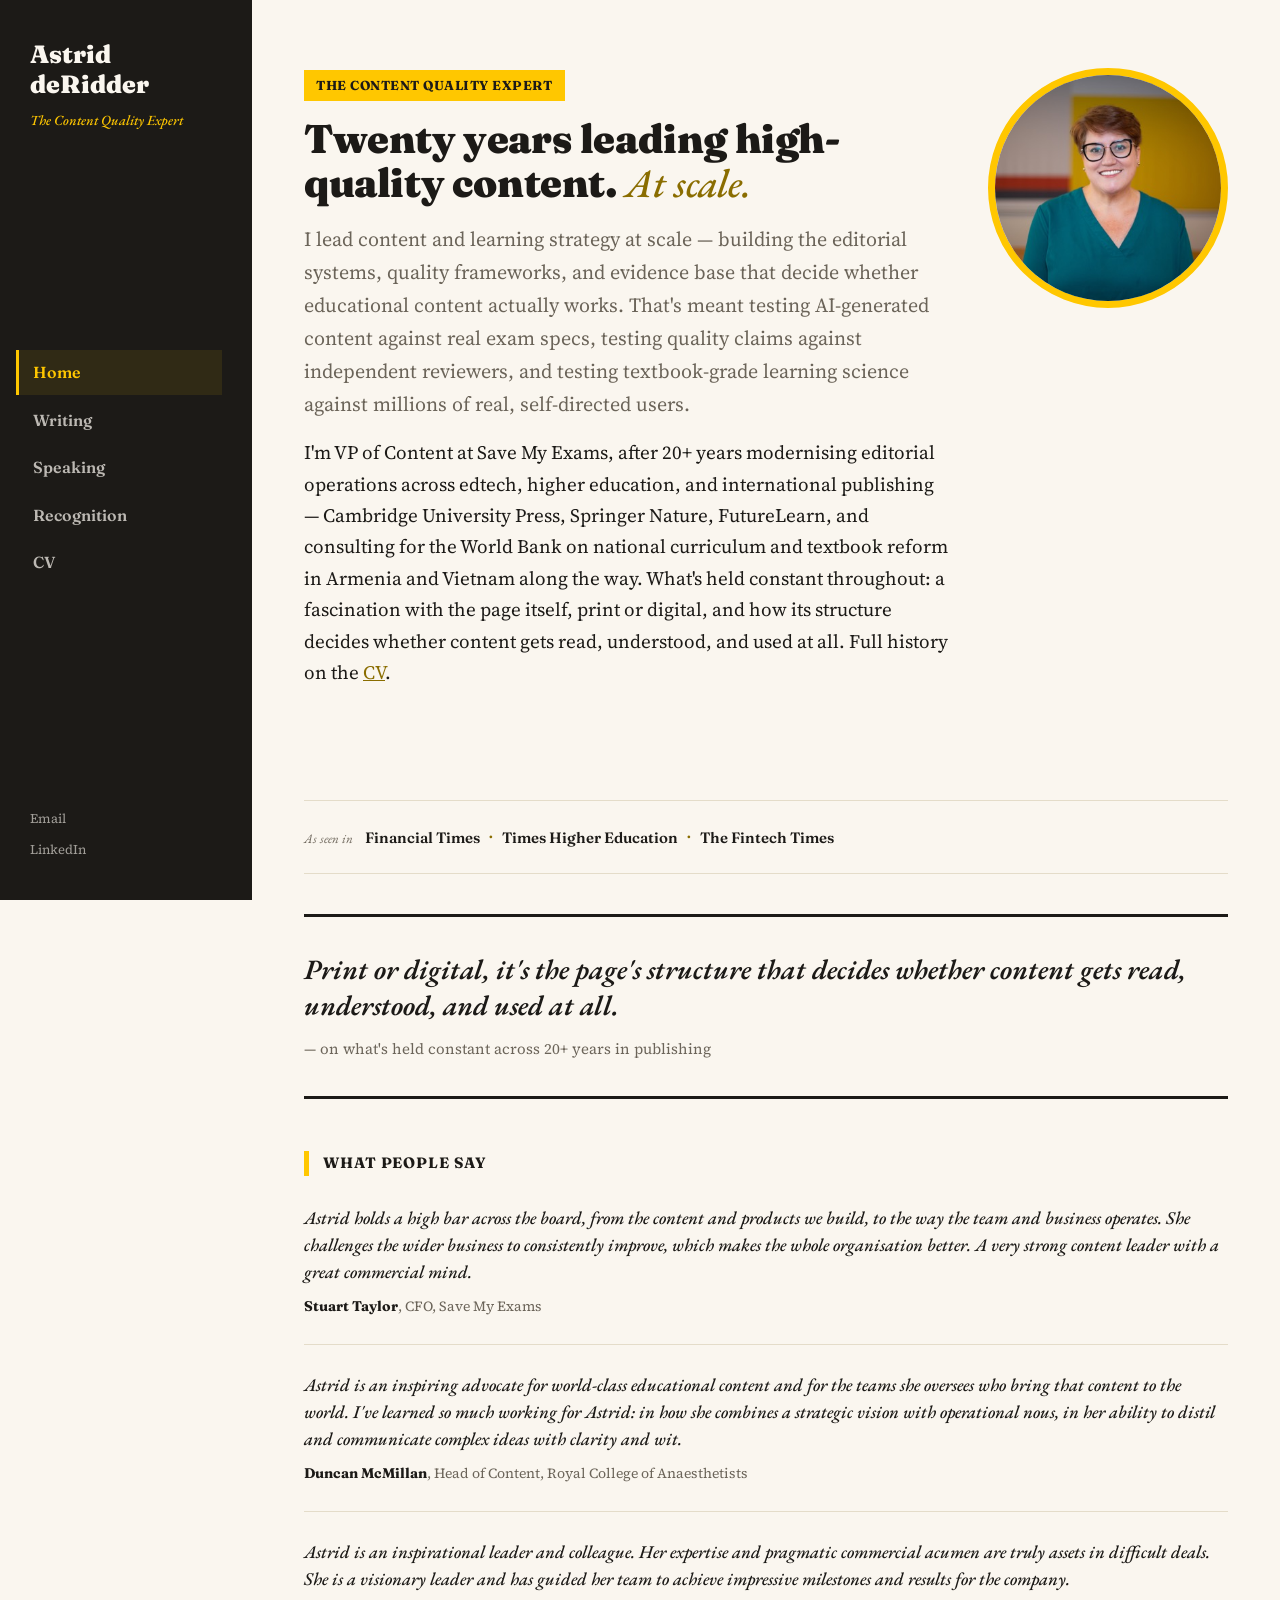
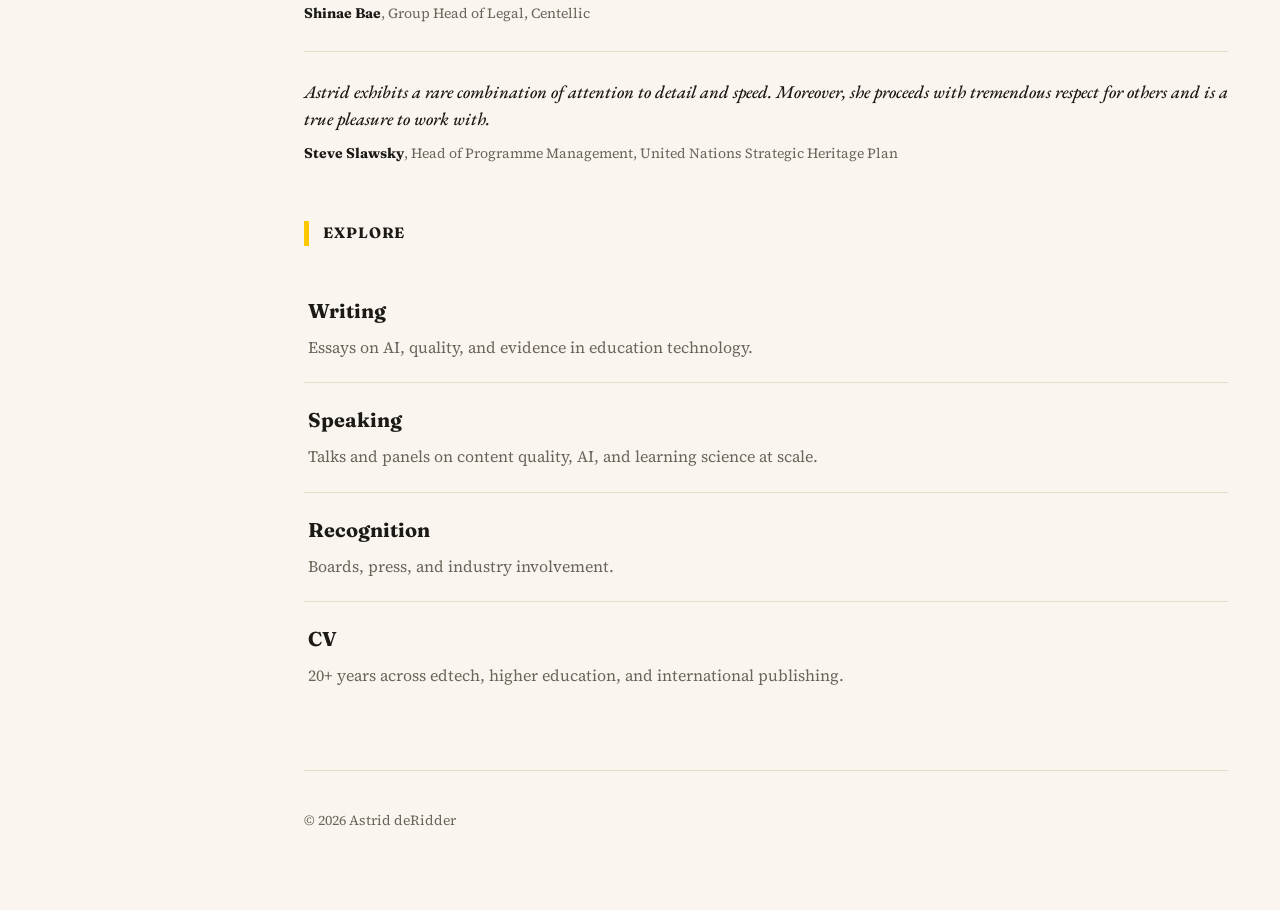
==== commit c1b9a728: "Fix pullquote grammar - was a dangling fragment out of bio context" ====
--- a/index.html
+++ b/index.html
@@ -78,8 +78,8 @@
       </div>
 
       <div class="pullquote">
-        <blockquote>The page itself, print or digital &mdash; and how its structure
-        decides whether content gets read, understood, and used at all.</blockquote>
+        <blockquote>Print or digital, it's the page's structure that decides whether
+        content gets read, understood, and used at all.</blockquote>
         <cite>&mdash; on what's held constant across 20+ years in publishing</cite>
       </div>
 
--- a/style.css
+++ b/style.css
@@ -1,4 +1,4 @@
-@import url('https://fonts.googleapis.com/css2?family=Fraunces:ital,opsz,wght@0,9..144,400;0,9..144,600;0,9..144,700;0,9..144,900;1,9..144,500&family=Source+Serif+4:ital,opsz,wght@0,8..60,400;0,8..60,500;0,8..60,600;1,8..60,400&display=swap');
+@import url('https://fonts.googleapis.com/css2?family=Fraunces:ital,opsz,wght@0,9..144,400;0,9..144,600;0,9..144,700;0,9..144,900&family=Source+Serif+4:ital,opsz,wght@0,8..60,400;0,8..60,500;0,8..60,600;1,8..60,400&family=EB+Garamond:ital,wght@1,500;1,600&display=swap');
 
 :root {
   --ink: #1c1a17;
@@ -67,7 +67,7 @@
 }
 
 .sidebar-tag {
-  font-family: "Fraunces", serif;
+  font-family: "EB Garamond", serif;
   font-style: italic;
   font-weight: 500;
   font-size: 14px;
@@ -210,6 +210,7 @@
 }
 
 .hero h1 em {
+  font-family: "EB Garamond", serif;
   font-style: italic;
   font-weight: 500;
   color: var(--accent-text);
@@ -239,7 +240,7 @@
 }
 
 .press-label {
-  font-family: "Fraunces", serif;
+  font-family: "EB Garamond", serif;
   font-style: italic;
   font-size: 13px;
   color: var(--muted);
@@ -268,7 +269,7 @@
 
 .pullquote blockquote {
   margin: 0;
-  font-family: "Fraunces", serif;
+  font-family: "EB Garamond", serif;
   font-weight: 600;
   font-style: italic;
   font-size: 28px;
@@ -301,7 +302,7 @@
 
 .testimonial blockquote {
   margin: 0 0 10px;
-  font-family: "Fraunces", serif;
+  font-family: "EB Garamond", serif;
   font-style: italic;
   font-weight: 500;
   font-size: 18px;
@@ -428,7 +429,7 @@
 .topics strong { font-family: "Fraunces", serif; font-weight: 700; }
 
 .subhead {
-  font-family: "Fraunces", serif;
+  font-family: "EB Garamond", serif;
   font-size: 17px;
   font-weight: 600;
   font-style: italic;
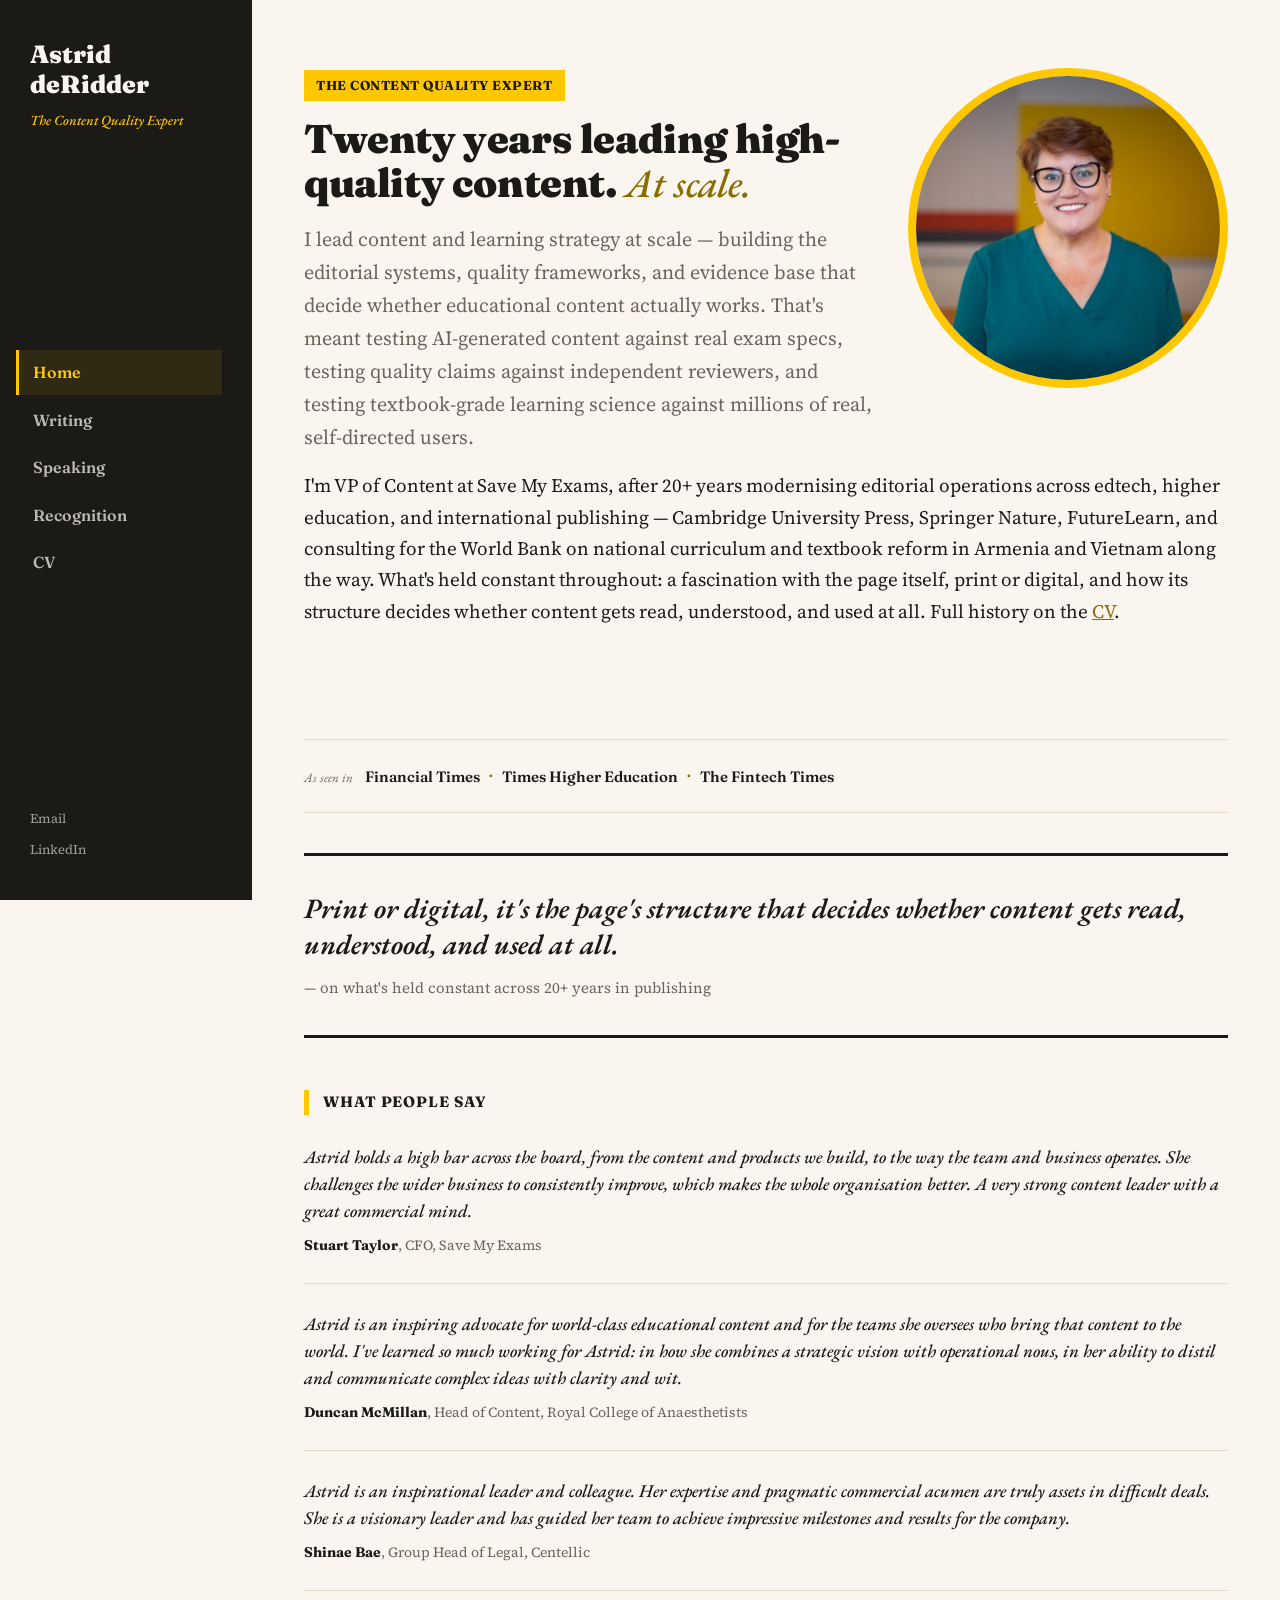
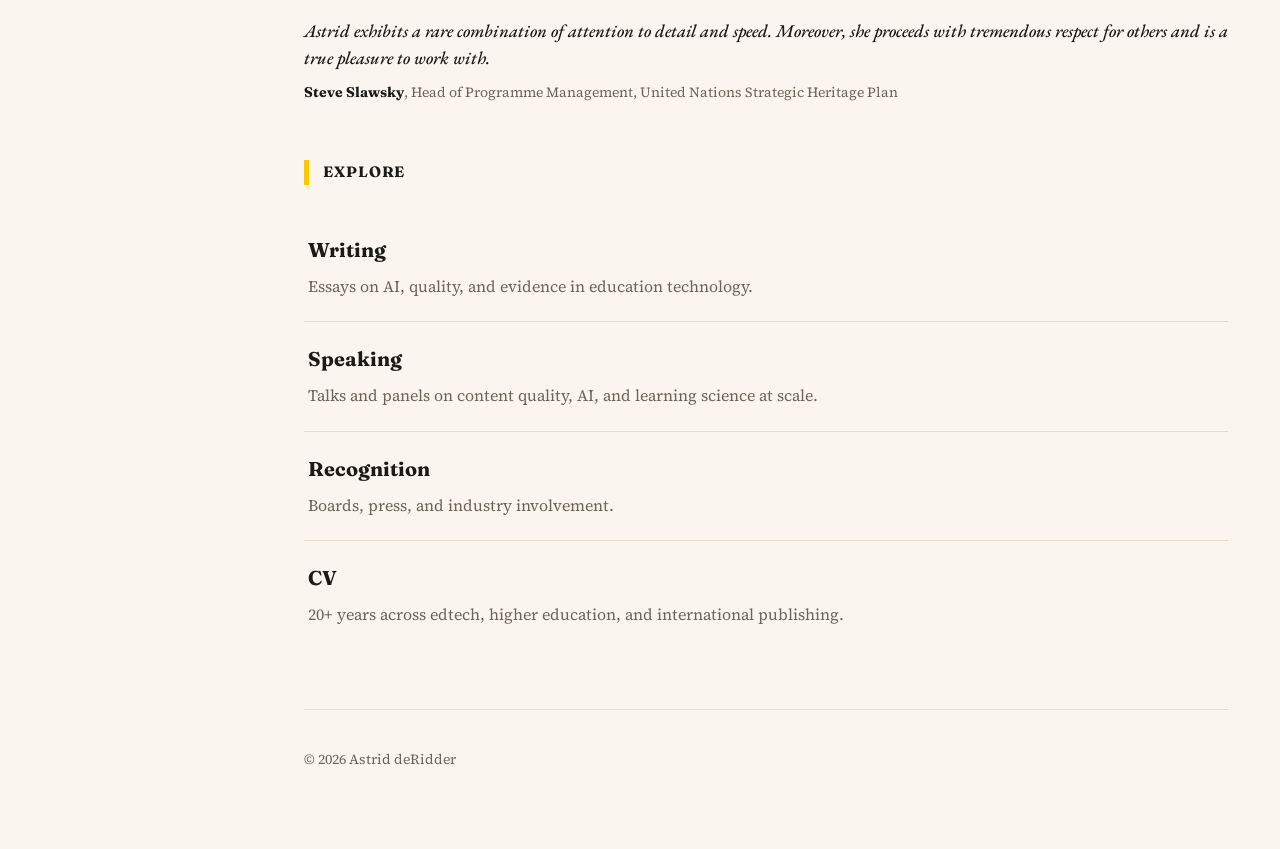
==== commit b2280938: "Enlarge hero photo and wrap intro text around it with CSS shape-outside" ====
--- a/index.html
+++ b/index.html
@@ -42,30 +42,28 @@
     <div class="wrap">
 
       <section class="hero">
-        <div class="hero-text">
-          <span class="eyebrow">The Content Quality Expert</span>
-          <h1>Twenty years leading high-quality content. <em>At scale.</em></h1>
-          <p class="lede">
-            I lead content and learning strategy at scale &mdash; building the editorial
-            systems, quality frameworks, and evidence base that decide whether educational
-            content actually works. That's meant testing AI-generated content against real
-            exam specs, testing quality claims against independent reviewers, and testing
-            textbook-grade learning science against millions of real, self-directed users.
-          </p>
-          <p>
-            I'm VP of Content at Save My Exams, after 20+ years modernising editorial
-            operations across edtech, higher education, and international publishing
-            &mdash; Cambridge University Press, Springer Nature, FutureLearn, and consulting
-            for the World Bank on national curriculum and textbook reform in Armenia and
-            Vietnam along the way. What's held constant throughout: a fascination with the
-            page itself, print or digital, and how its structure decides whether content
-            gets read, understood, and used at all. Full history on the
-            <a href="cv.html">CV</a>.
-          </p>
-        </div>
         <div class="hero-photo-wrap">
           <img class="hero-photo" src="headshot.jpg" alt="Astrid deRidder">
         </div>
+        <span class="eyebrow">The Content Quality Expert</span>
+        <h1>Twenty years leading high-quality content. <em>At scale.</em></h1>
+        <p class="lede">
+          I lead content and learning strategy at scale &mdash; building the editorial
+          systems, quality frameworks, and evidence base that decide whether educational
+          content actually works. That's meant testing AI-generated content against real
+          exam specs, testing quality claims against independent reviewers, and testing
+          textbook-grade learning science against millions of real, self-directed users.
+        </p>
+        <p>
+          I'm VP of Content at Save My Exams, after 20+ years modernising editorial
+          operations across edtech, higher education, and international publishing
+          &mdash; Cambridge University Press, Springer Nature, FutureLearn, and consulting
+          for the World Bank on national curriculum and textbook reform in Armenia and
+          Vietnam along the way. What's held constant throughout: a fascination with the
+          page itself, print or digital, and how its structure decides whether content
+          gets read, understood, and used at all. Full history on the
+          <a href="cv.html">CV</a>.
+        </p>
       </section>
 
       <div class="press-strip">
--- a/style.css
+++ b/style.css
@@ -164,26 +164,27 @@
 
 .hero {
   padding: 8px 0 40px;
-  display: flex;
-  gap: 40px;
-  align-items: flex-start;
-}
-
-.hero-text {
-  flex: 1 1 380px;
-  min-width: 280px;
+}
+
+.hero::after {
+  content: "";
+  display: table;
+  clear: both;
 }
 
 .hero-photo-wrap {
-  flex: 0 0 auto;
+  float: right;
+  shape-outside: circle(50%);
+  shape-margin: 28px;
+  margin: 0 0 28px 40px;
 }
 
 .hero-photo {
-  width: 240px;
-  height: 240px;
+  width: 320px;
+  height: 320px;
   border-radius: 50%;
   object-fit: cover;
-  border: 7px solid var(--accent);
+  border: 8px solid var(--accent);
   background: var(--paper-raised);
   display: block;
 }
@@ -565,8 +566,13 @@
 
 @media (max-width: 560px) {
   body { font-size: 17px; }
-  .hero { flex-direction: column-reverse; }
-  .hero-photo { width: 180px; height: 180px; }
+  .hero-photo-wrap {
+    float: none;
+    shape-outside: none;
+    margin: 0 0 24px;
+    text-align: center;
+  }
+  .hero-photo { width: 180px; height: 180px; margin: 0 auto; }
   .hero h1 { font-size: 30px; }
   .hero .lede { font-size: 18px; }
   .page-head h1 { font-size: 28px; }
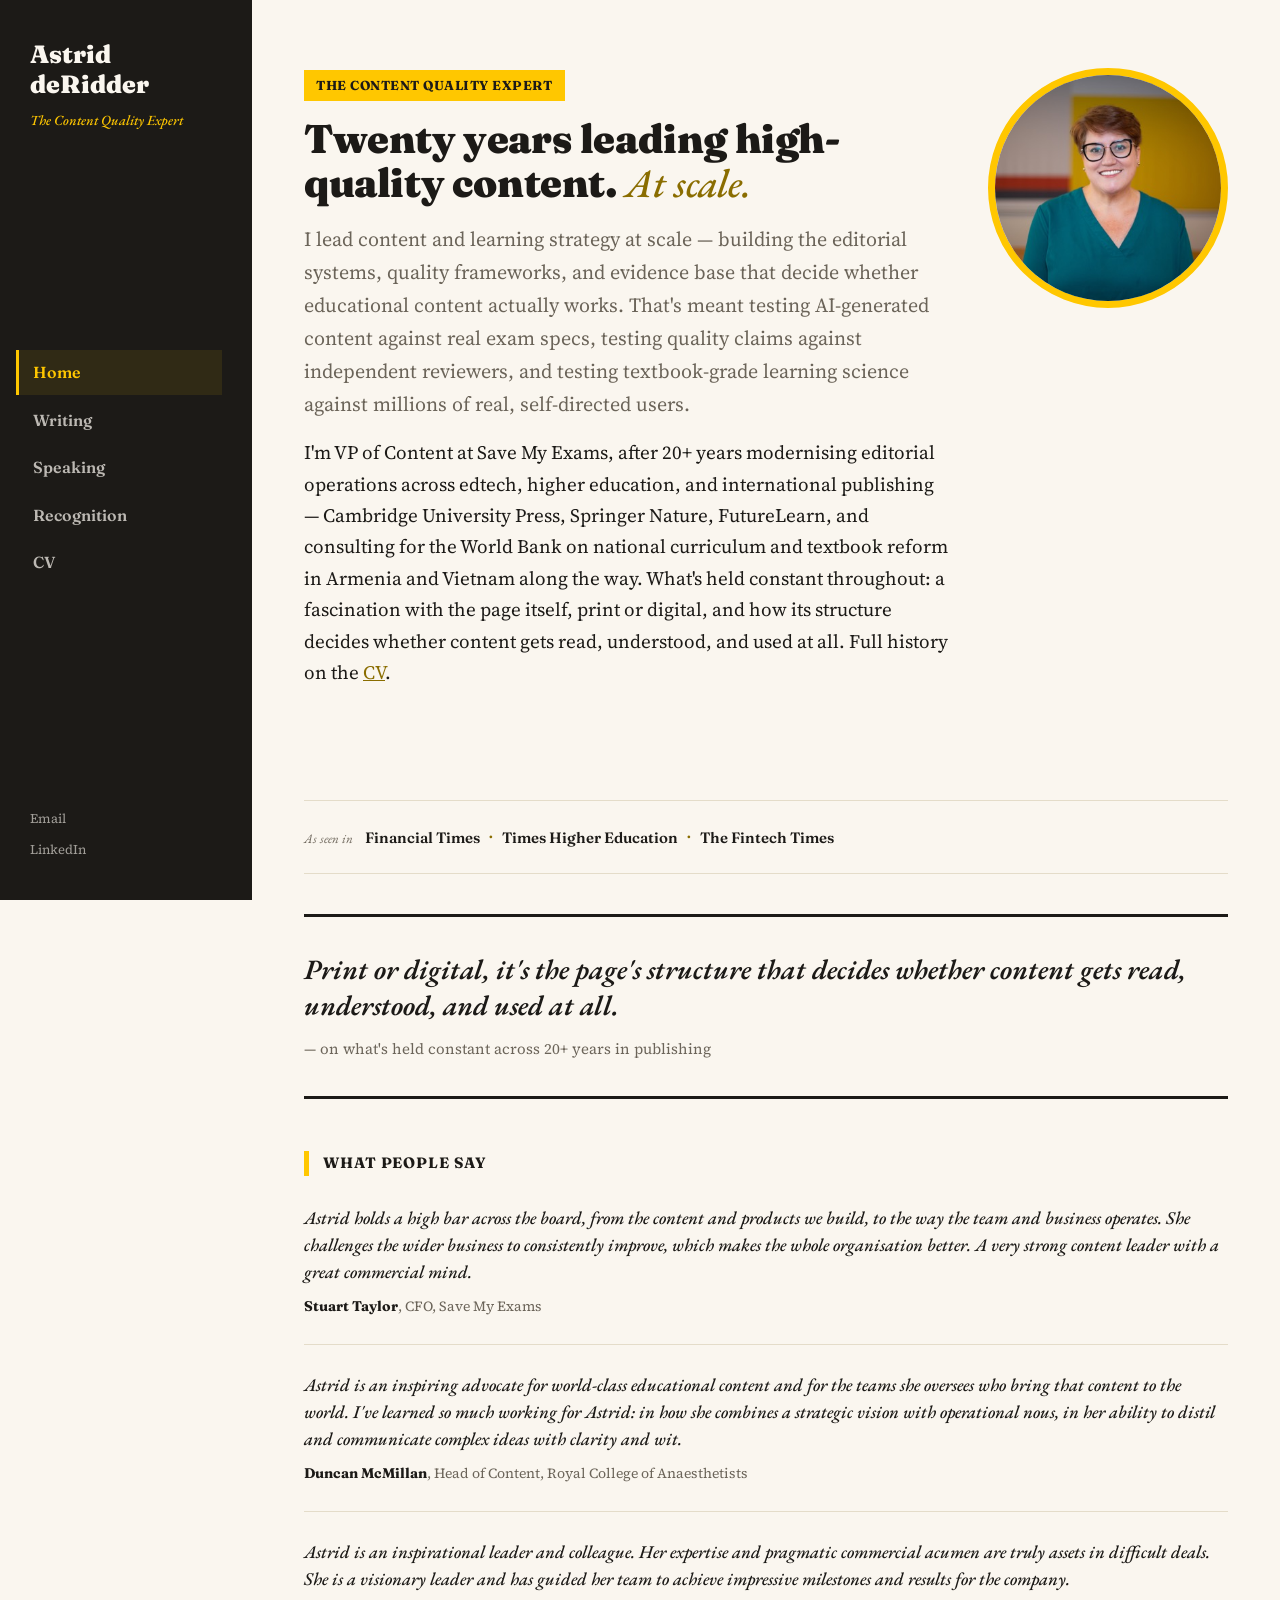
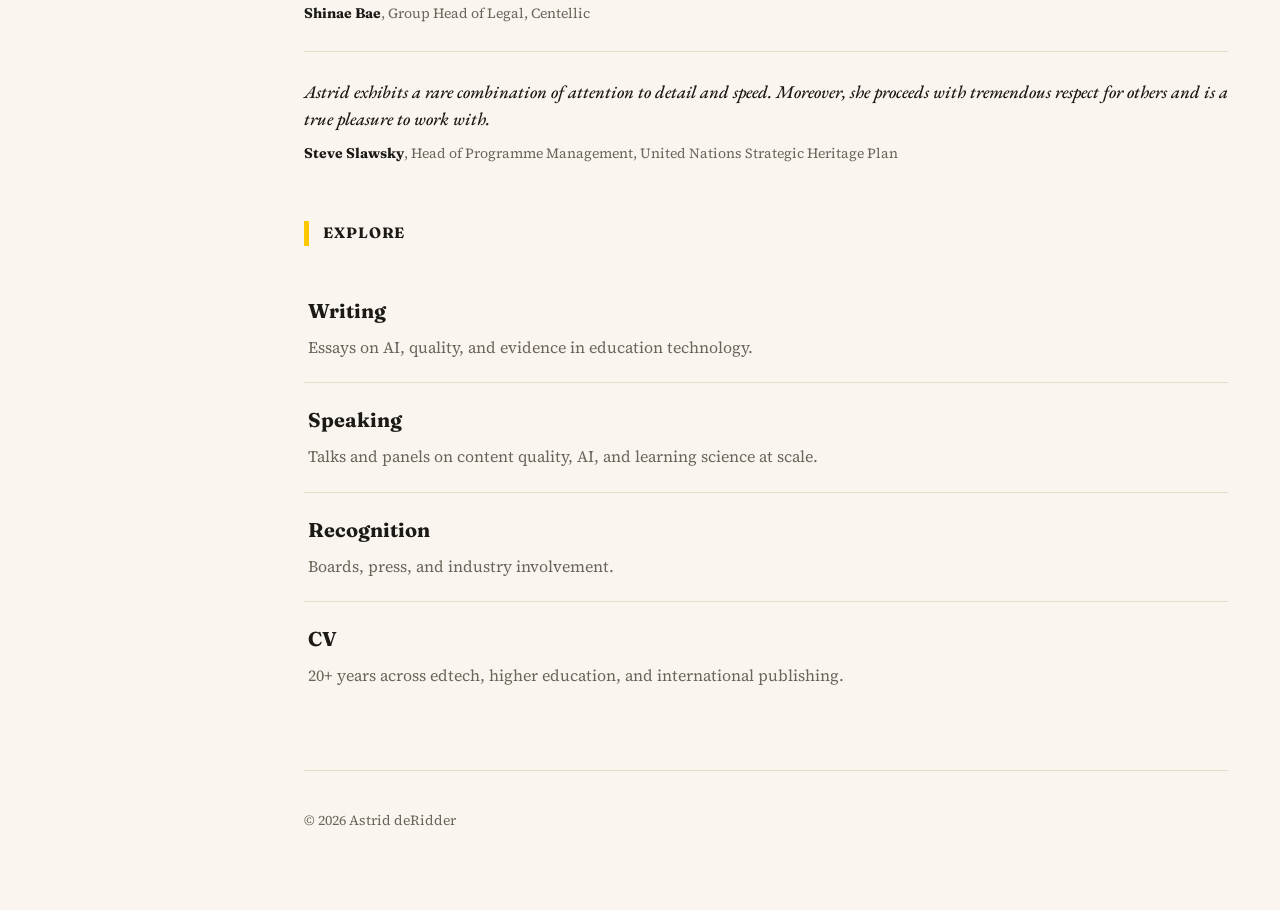
==== commit 6721ad32: "Revert "Enlarge hero photo and wrap intro text around it with CSS shape-outside" This reverts commit" ====
--- a/index.html
+++ b/index.html
@@ -42,28 +42,30 @@
     <div class="wrap">
 
       <section class="hero">
+        <div class="hero-text">
+          <span class="eyebrow">The Content Quality Expert</span>
+          <h1>Twenty years leading high-quality content. <em>At scale.</em></h1>
+          <p class="lede">
+            I lead content and learning strategy at scale &mdash; building the editorial
+            systems, quality frameworks, and evidence base that decide whether educational
+            content actually works. That's meant testing AI-generated content against real
+            exam specs, testing quality claims against independent reviewers, and testing
+            textbook-grade learning science against millions of real, self-directed users.
+          </p>
+          <p>
+            I'm VP of Content at Save My Exams, after 20+ years modernising editorial
+            operations across edtech, higher education, and international publishing
+            &mdash; Cambridge University Press, Springer Nature, FutureLearn, and consulting
+            for the World Bank on national curriculum and textbook reform in Armenia and
+            Vietnam along the way. What's held constant throughout: a fascination with the
+            page itself, print or digital, and how its structure decides whether content
+            gets read, understood, and used at all. Full history on the
+            <a href="cv.html">CV</a>.
+          </p>
+        </div>
         <div class="hero-photo-wrap">
           <img class="hero-photo" src="headshot.jpg" alt="Astrid deRidder">
         </div>
-        <span class="eyebrow">The Content Quality Expert</span>
-        <h1>Twenty years leading high-quality content. <em>At scale.</em></h1>
-        <p class="lede">
-          I lead content and learning strategy at scale &mdash; building the editorial
-          systems, quality frameworks, and evidence base that decide whether educational
-          content actually works. That's meant testing AI-generated content against real
-          exam specs, testing quality claims against independent reviewers, and testing
-          textbook-grade learning science against millions of real, self-directed users.
-        </p>
-        <p>
-          I'm VP of Content at Save My Exams, after 20+ years modernising editorial
-          operations across edtech, higher education, and international publishing
-          &mdash; Cambridge University Press, Springer Nature, FutureLearn, and consulting
-          for the World Bank on national curriculum and textbook reform in Armenia and
-          Vietnam along the way. What's held constant throughout: a fascination with the
-          page itself, print or digital, and how its structure decides whether content
-          gets read, understood, and used at all. Full history on the
-          <a href="cv.html">CV</a>.
-        </p>
       </section>
 
       <div class="press-strip">
--- a/style.css
+++ b/style.css
@@ -164,27 +164,26 @@
 
 .hero {
   padding: 8px 0 40px;
-}
-
-.hero::after {
-  content: "";
-  display: table;
-  clear: both;
+  display: flex;
+  gap: 40px;
+  align-items: flex-start;
+}
+
+.hero-text {
+  flex: 1 1 380px;
+  min-width: 280px;
 }
 
 .hero-photo-wrap {
-  float: right;
-  shape-outside: circle(50%);
-  shape-margin: 28px;
-  margin: 0 0 28px 40px;
+  flex: 0 0 auto;
 }
 
 .hero-photo {
-  width: 320px;
-  height: 320px;
+  width: 240px;
+  height: 240px;
   border-radius: 50%;
   object-fit: cover;
-  border: 8px solid var(--accent);
+  border: 7px solid var(--accent);
   background: var(--paper-raised);
   display: block;
 }
@@ -566,13 +565,8 @@
 
 @media (max-width: 560px) {
   body { font-size: 17px; }
-  .hero-photo-wrap {
-    float: none;
-    shape-outside: none;
-    margin: 0 0 24px;
-    text-align: center;
-  }
-  .hero-photo { width: 180px; height: 180px; margin: 0 auto; }
+  .hero { flex-direction: column-reverse; }
+  .hero-photo { width: 180px; height: 180px; }
   .hero h1 { font-size: 30px; }
   .hero .lede { font-size: 18px; }
   .page-head h1 { font-size: 28px; }
